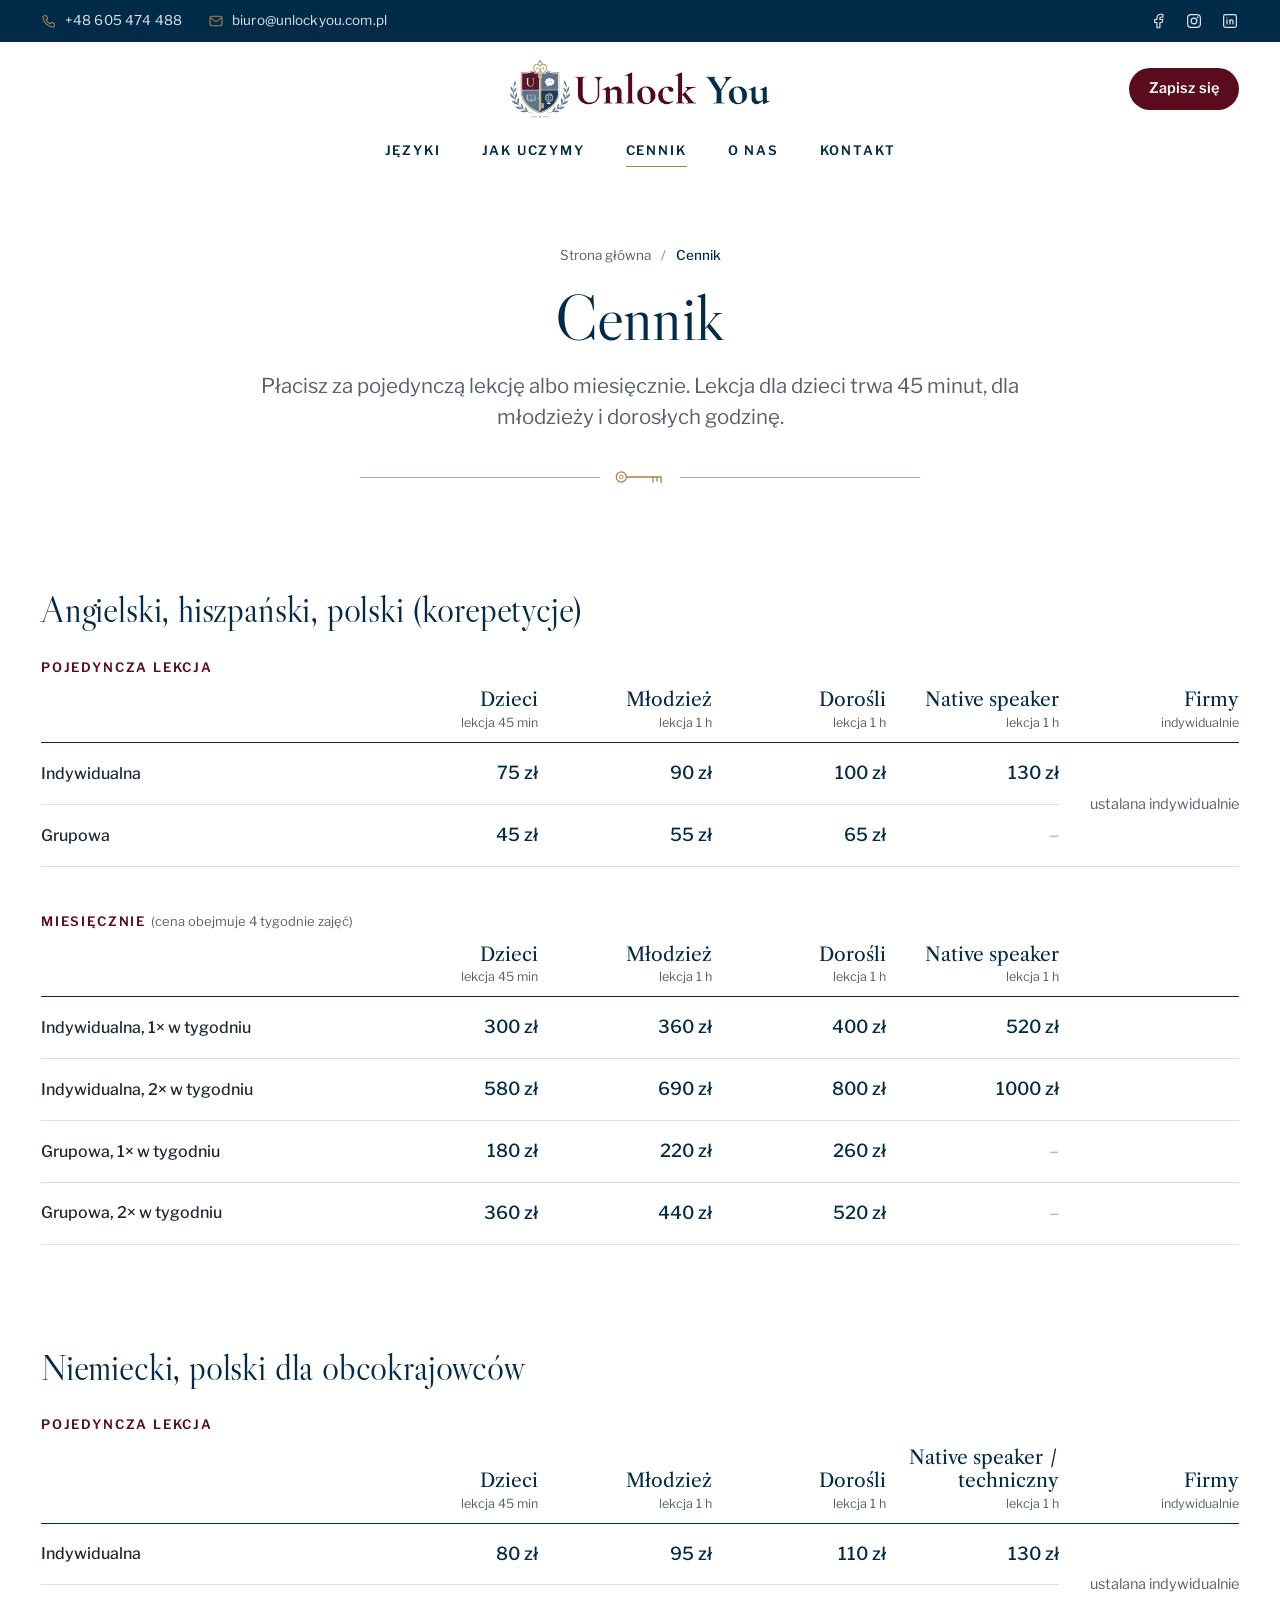
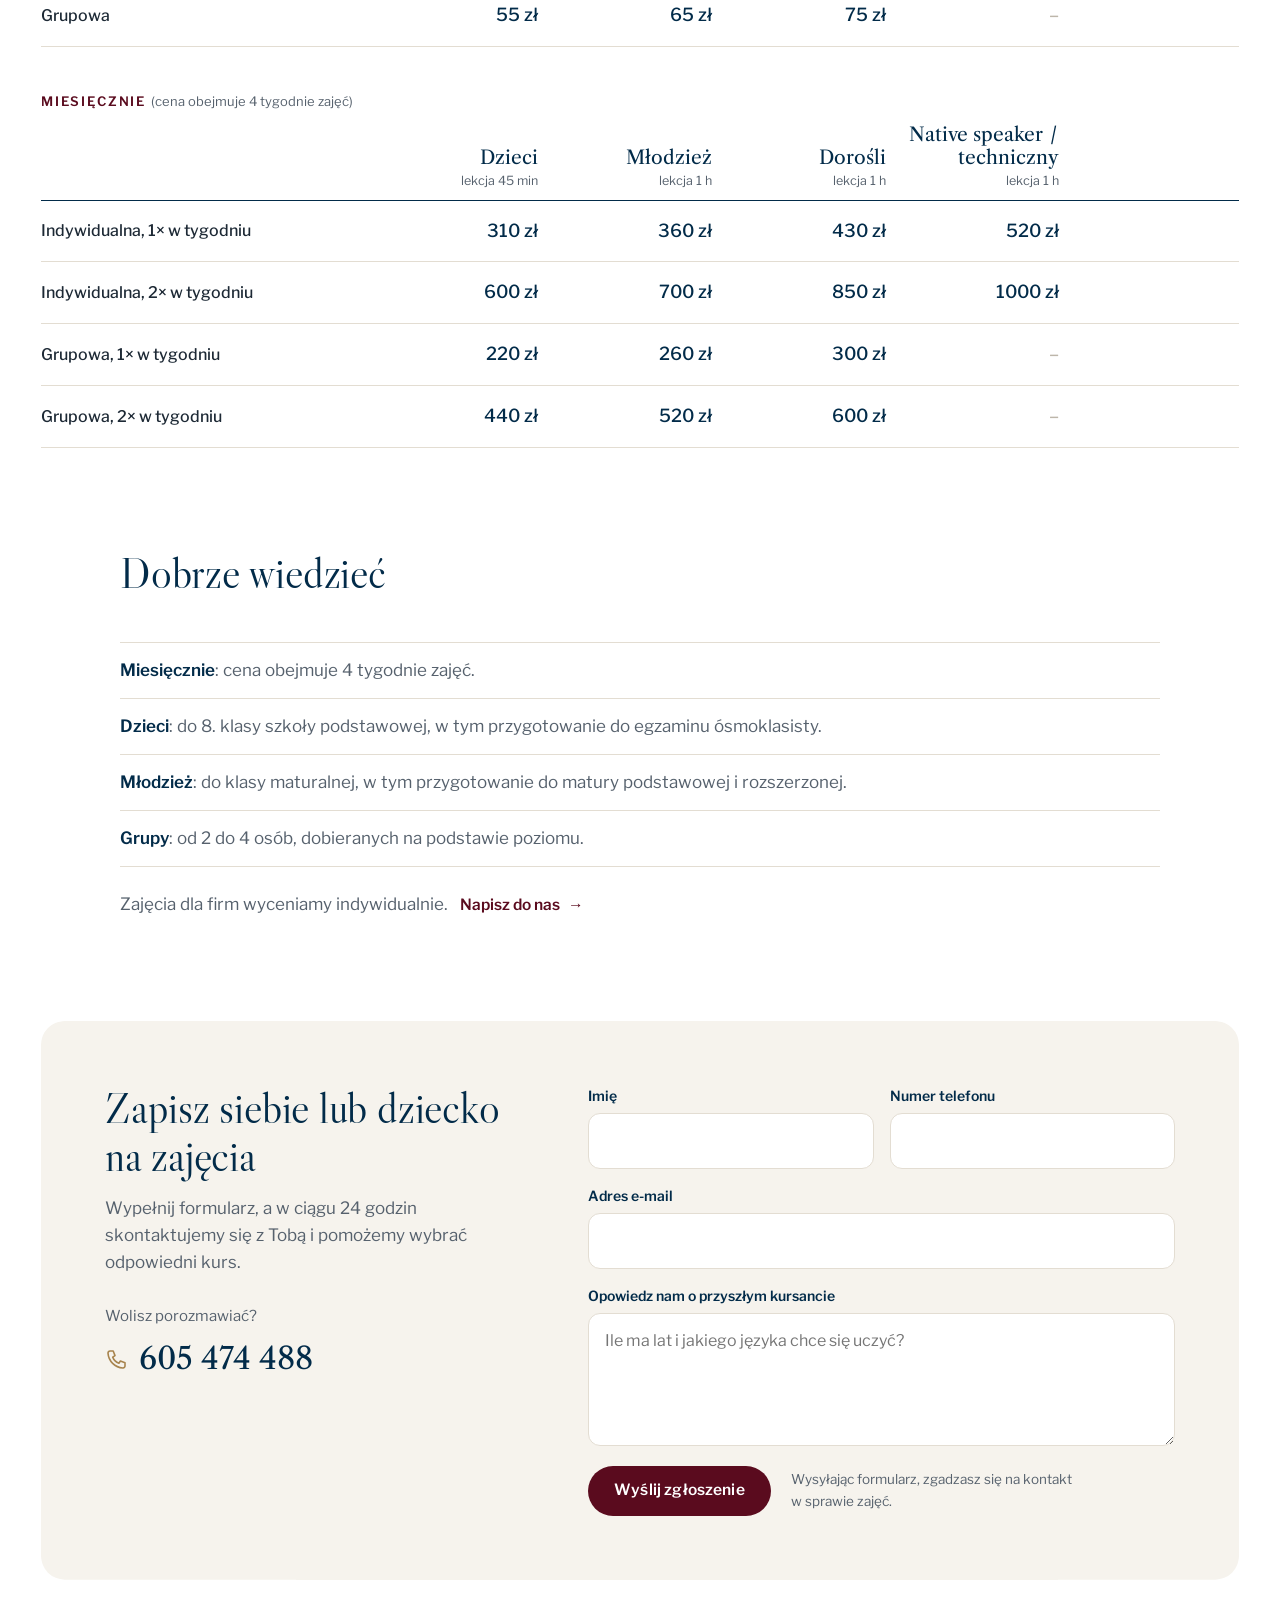
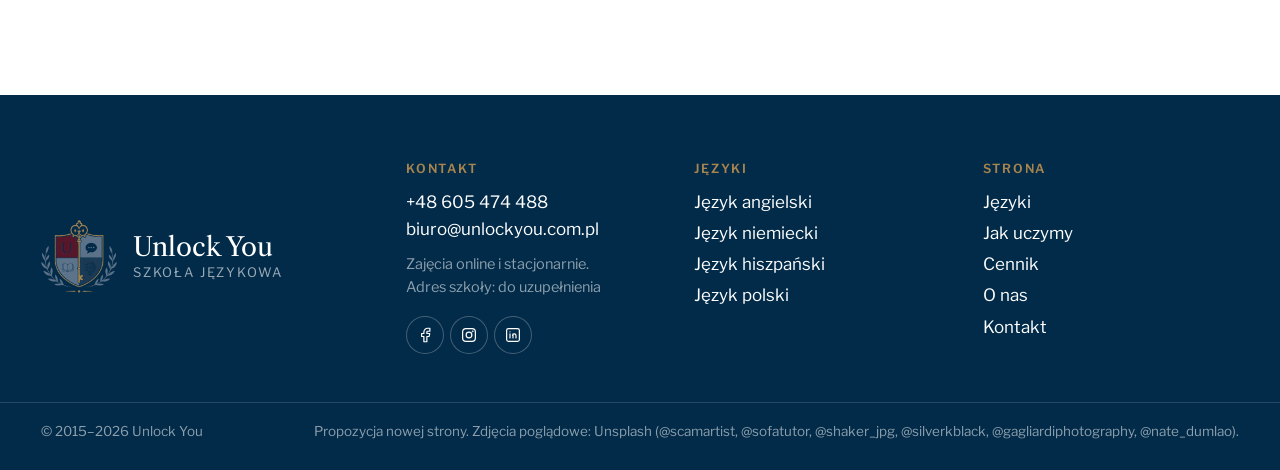
==== cennik/index.html @ 2f91b4f9 "Unlock You: propozycja nowej strony szkoły językowej Co-Authored-By: Claude Opus 5.5 <noreply@anthro" ====
<!doctype html>
<html lang="pl">
<head>
<meta charset="utf-8">
<meta name="viewport" content="width=device-width, initial-scale=1">
<title>Cennik kursów językowych | Unlock You</title>
<meta name="description" content="Cennik szkoły językowej Unlock You: lekcja indywidualna od 75 zł, w grupie od 45 zł, nauka miesięczna od 180 zł. Angielski, niemiecki, hiszpański, polski.">
<meta name="theme-color" content="#022B49">
<meta name="robots" content="noindex, nofollow">  <!-- propozycja: usunąć przy wdrożeniu na unlockyou.com.pl -->
<script>document.documentElement.classList.add("js")</script>

<link rel="icon" href="../img/ikona-32.png" sizes="32x32">
<link rel="apple-touch-icon" href="../img/ikona-180.png">
<link rel="preconnect" href="https://fonts.googleapis.com">
<link rel="preconnect" href="https://fonts.gstatic.com" crossorigin>
<link href="https://fonts.googleapis.com/css2?family=Libre+Caslon+Display&family=Libre+Caslon+Text:ital,wght@0,400;0,700;1,400&family=Libre+Franklin:wght@400;500;600&display=swap" rel="stylesheet">
<link rel="stylesheet" href="../style.css?v=2026-11-09k">
</head>
<body>

<a class="przeskocz" href="#tresc">Przejdź do treści</a>
<header class="naglowek">
  <div class="pasek-gora">
    <div class="pasek-gora__srodek">
      <div class="pasek-gora__kontakt">
        <a href="tel:+48605474488"><svg class="ikona" viewBox="0 0 24 24" aria-hidden="true" fill="none" stroke="currentColor" stroke-width="1.6" stroke-linecap="round" stroke-linejoin="round"><path d="M5 4h3.2l1.8 4.6-2.3 1.5a11 11 0 0 0 6.2 6.2l1.5-2.3L20 15.8V19a2 2 0 0 1-2.1 2A16 16 0 0 1 3 6.1 2 2 0 0 1 5 4z"/></svg><span>+48&nbsp;605&nbsp;474&nbsp;488</span></a>
        <a href="mailto:biuro@unlockyou.com.pl" aria-label="E-mail: biuro@unlockyou.com.pl"><svg class="ikona" viewBox="0 0 24 24" aria-hidden="true" fill="none" stroke="currentColor" stroke-width="1.6" stroke-linecap="round" stroke-linejoin="round"><rect x="3" y="5" width="18" height="14" rx="2.5"/><path d="m3.5 7 8.5 6 8.5-6"/></svg><span class="pasek-gora__mail">biuro@unlockyou.com.pl</span></a>
      </div>
      <div class="pasek-gora__social"><a href="https://www.facebook.com/profile.php?id=61592182378646" rel="noopener" aria-label="Facebook"><svg class="ikona" viewBox="0 0 24 24" aria-hidden="true" fill="none" stroke="currentColor" stroke-width="1.6" stroke-linecap="round" stroke-linejoin="round"><path d="M7.5 10v4h3v7h4v-7h3l.8-4h-3.8V8a1 1 0 0 1 1-1h3V3h-3a5 5 0 0 0-5 5v2z"/></svg></a><a href="https://www.instagram.com/unlockyou/" rel="noopener" aria-label="Instagram"><svg class="ikona" viewBox="0 0 24 24" aria-hidden="true" fill="none" stroke="currentColor" stroke-width="1.6" stroke-linecap="round" stroke-linejoin="round"><rect x="3.5" y="3.5" width="17" height="17" rx="4.5"/><circle cx="12" cy="12" r="3.8"/><circle cx="16.9" cy="7.1" r=".4" fill="currentColor"/></svg></a><a href="#" rel="noopener" aria-label="LinkedIn"><svg class="ikona" viewBox="0 0 24 24" aria-hidden="true" fill="none" stroke="currentColor" stroke-width="1.6" stroke-linecap="round" stroke-linejoin="round"><rect x="3.5" y="3.5" width="17" height="17" rx="2.5"/><path d="M8 10.5V16M8 7.8v.01M12 16v-5.5M16 16v-3.2a2.3 2.3 0 0 0-4.6 0"/></svg></a></div>
    </div>
  </div>
  <div class="naglowek__rzad">
    <span class="naglowek__lewa"></span>
    <a class="naglowek__logo" href="../" aria-label="Unlock You – strona główna">
      <img src="../img/logo.webp" alt="Unlock You" width="843" height="188">
    </a>
    <div class="naglowek__prawa">
      <a class="przycisk przycisk--maly" href="../kontakt/#zapisy">Zapisz się</a>
      <button class="naglowek__burger" type="button" aria-expanded="false" aria-controls="menu">
        <span></span><span></span><span class="tylko-czytnik">Menu</span>
      </button>
    </div>
  </div>
  <nav class="menu" id="menu" aria-label="Menu główne">
    <div class="menu__linki">
      <a href="../jezyki/">Języki</a>
      <a href="../nauka/">Jak uczymy</a>
      <a href="../cennik/" aria-current="page">Cennik</a>
      <a href="../o-nas/">O&nbsp;nas</a>
      <a href="../kontakt/">Kontakt</a>
    </div>
    <div class="menu__kontakt">
      <a href="tel:+48605474488">+48&nbsp;605&nbsp;474&nbsp;488</a>
      <a href="mailto:biuro@unlockyou.com.pl">biuro@unlockyou.com.pl</a>
      <a class="przycisk" href="../kontakt/#zapisy">Zapisz się na zajęcia</a>
    </div>
  </nav>
</header>
<main id="tresc">
<!-- CENNIK (dawna /pakiety/): stawki przepisane z ich obrazka, jako zwykły tekst -->
<section class="podstrona-glowa">
  <nav class="okruszki" aria-label="Jesteś tutaj"><a href="../">Strona główna</a><span aria-hidden="true">/</span><span aria-current="page">Cennik</span></nav>
  <h1>Cennik</h1>
  <p class="wstep">Płacisz za pojedynczą lekcję albo miesięcznie. Lekcja dla dzieci trwa 45 minut, dla młodzieży i&nbsp;dorosłych godzinę.</p>
  <div class="ornament" aria-hidden="true"><span></span><svg class="ornament__klucz" viewBox="0 0 64 24" aria-hidden="true"><circle cx="9" cy="12" r="6.2" fill="none" stroke="currentColor" stroke-width="1.6"/><circle cx="9" cy="12" r="2.2" fill="none" stroke="currentColor" stroke-width="1.2"/><path d="M15.2 12H58M48 12v6.5M53 12v5M58 12v7" fill="none" stroke="currentColor" stroke-width="1.6" stroke-linecap="round"/></svg><span></span></div>
</section>

<section class="sekcja sekcja--szeroka" aria-label="Cennik: angielski, hiszpański, polski (korepetycje)">
  <div class="cennik">
    <h2 class="cennik__tytul">Angielski, hiszpański, polski (korepetycje)</h2>
    <div class="cennik__tabele">
      <table class="tabela">
        <caption>Pojedyncza lekcja</caption>
        <colgroup><col class="tabela__k-nazwa"><col><col><col><col><col class="tabela__k-firmy"></colgroup>
        <thead><tr><td></td><th scope="col">Dzieci<span>lekcja 45&nbsp;min</span></th><th scope="col">Młodzież<span>lekcja 1&nbsp;h</span></th><th scope="col">Dorośli<span>lekcja 1&nbsp;h</span></th><th scope="col">Native speaker<span>lekcja 1&nbsp;h</span></th><th scope="col">Firmy<span>indywidualnie</span></th></tr></thead>
        <tbody><tr><th scope="row">Indywidualna</th><td>75&nbsp;zł</td><td>90&nbsp;zł</td><td>100&nbsp;zł</td><td>130&nbsp;zł</td><td class="tabela__firmy" rowspan="2">ustalana indywidualnie</td></tr><tr><th scope="row">Grupowa</th><td>45&nbsp;zł</td><td>55&nbsp;zł</td><td>65&nbsp;zł</td><td class="tabela__brak">–</td></tr></tbody>
      </table>
      <table class="tabela">
        <caption>Miesięcznie <span>(cena obejmuje 4 tygodnie zajęć)</span></caption>
        <colgroup><col class="tabela__k-nazwa"><col><col><col><col><col class="tabela__k-firmy"></colgroup>
        <thead><tr><td></td><th scope="col">Dzieci<span>lekcja 45&nbsp;min</span></th><th scope="col">Młodzież<span>lekcja 1&nbsp;h</span></th><th scope="col">Dorośli<span>lekcja 1&nbsp;h</span></th><th scope="col">Native speaker<span>lekcja 1&nbsp;h</span></th><td class="tabela__pusta"></td></tr></thead>
        <tbody><tr><th scope="row">Indywidualna, 1×&nbsp;w&nbsp;tygodniu</th><td>300&nbsp;zł</td><td>360&nbsp;zł</td><td>400&nbsp;zł</td><td>520&nbsp;zł</td><td class="tabela__pusta"></td></tr><tr><th scope="row">Indywidualna, 2×&nbsp;w&nbsp;tygodniu</th><td>580&nbsp;zł</td><td>690&nbsp;zł</td><td>800&nbsp;zł</td><td>1000&nbsp;zł</td><td class="tabela__pusta"></td></tr><tr><th scope="row">Grupowa, 1×&nbsp;w&nbsp;tygodniu</th><td>180&nbsp;zł</td><td>220&nbsp;zł</td><td>260&nbsp;zł</td><td class="tabela__brak">–</td><td class="tabela__pusta"></td></tr><tr><th scope="row">Grupowa, 2×&nbsp;w&nbsp;tygodniu</th><td>360&nbsp;zł</td><td>440&nbsp;zł</td><td>520&nbsp;zł</td><td class="tabela__brak">–</td><td class="tabela__pusta"></td></tr></tbody>
      </table>
    </div>
    <div class="cennik__telefon"><div class="cennik__grupa"><p class="cennik__kto">Dzieci<span>lekcja 45&nbsp;min</span></p><dl><div><dt>Lekcja indywidualna</dt><dd>75&nbsp;zł</dd></div><div><dt>Lekcja w&nbsp;grupie</dt><dd>45&nbsp;zł</dd></div><div><dt>Miesięcznie: indywidualna, 1×&nbsp;w&nbsp;tygodniu</dt><dd>300&nbsp;zł</dd></div><div><dt>Miesięcznie: indywidualna, 2×&nbsp;w&nbsp;tygodniu</dt><dd>580&nbsp;zł</dd></div><div><dt>Miesięcznie: grupowa, 1×&nbsp;w&nbsp;tygodniu</dt><dd>180&nbsp;zł</dd></div><div><dt>Miesięcznie: grupowa, 2×&nbsp;w&nbsp;tygodniu</dt><dd>360&nbsp;zł</dd></div></dl></div><div class="cennik__grupa"><p class="cennik__kto">Młodzież<span>lekcja 1&nbsp;h</span></p><dl><div><dt>Lekcja indywidualna</dt><dd>90&nbsp;zł</dd></div><div><dt>Lekcja w&nbsp;grupie</dt><dd>55&nbsp;zł</dd></div><div><dt>Miesięcznie: indywidualna, 1×&nbsp;w&nbsp;tygodniu</dt><dd>360&nbsp;zł</dd></div><div><dt>Miesięcznie: indywidualna, 2×&nbsp;w&nbsp;tygodniu</dt><dd>690&nbsp;zł</dd></div><div><dt>Miesięcznie: grupowa, 1×&nbsp;w&nbsp;tygodniu</dt><dd>220&nbsp;zł</dd></div><div><dt>Miesięcznie: grupowa, 2×&nbsp;w&nbsp;tygodniu</dt><dd>440&nbsp;zł</dd></div></dl></div><div class="cennik__grupa"><p class="cennik__kto">Dorośli<span>lekcja 1&nbsp;h</span></p><dl><div><dt>Lekcja indywidualna</dt><dd>100&nbsp;zł</dd></div><div><dt>Lekcja w&nbsp;grupie</dt><dd>65&nbsp;zł</dd></div><div><dt>Miesięcznie: indywidualna, 1×&nbsp;w&nbsp;tygodniu</dt><dd>400&nbsp;zł</dd></div><div><dt>Miesięcznie: indywidualna, 2×&nbsp;w&nbsp;tygodniu</dt><dd>800&nbsp;zł</dd></div><div><dt>Miesięcznie: grupowa, 1×&nbsp;w&nbsp;tygodniu</dt><dd>260&nbsp;zł</dd></div><div><dt>Miesięcznie: grupowa, 2×&nbsp;w&nbsp;tygodniu</dt><dd>520&nbsp;zł</dd></div></dl></div><div class="cennik__grupa"><p class="cennik__kto">Native speaker<span>lekcja 1&nbsp;h</span></p><dl><div><dt>Lekcja indywidualna</dt><dd>130&nbsp;zł</dd></div><div><dt>Miesięcznie: indywidualna, 1×&nbsp;w&nbsp;tygodniu</dt><dd>520&nbsp;zł</dd></div><div><dt>Miesięcznie: indywidualna, 2×&nbsp;w&nbsp;tygodniu</dt><dd>1000&nbsp;zł</dd></div></dl></div><div class="cennik__grupa"><p class="cennik__kto">Firmy</p><dl><div><dt>Lekcje indywidualne i&nbsp;grupowe</dt><dd>ustalana indywidualnie</dd></div></dl></div></div>
  </div>
</section>

<section class="sekcja sekcja--szeroka" aria-label="Cennik: niemiecki, polski dla obcokrajowców">
  <div class="cennik">
    <h2 class="cennik__tytul">Niemiecki, polski dla obcokrajowców</h2>
    <div class="cennik__tabele">
      <table class="tabela">
        <caption>Pojedyncza lekcja</caption>
        <colgroup><col class="tabela__k-nazwa"><col><col><col><col><col class="tabela__k-firmy"></colgroup>
        <thead><tr><td></td><th scope="col">Dzieci<span>lekcja 45&nbsp;min</span></th><th scope="col">Młodzież<span>lekcja 1&nbsp;h</span></th><th scope="col">Dorośli<span>lekcja 1&nbsp;h</span></th><th scope="col">Native speaker / techniczny<span>lekcja 1&nbsp;h</span></th><th scope="col">Firmy<span>indywidualnie</span></th></tr></thead>
        <tbody><tr><th scope="row">Indywidualna</th><td>80&nbsp;zł</td><td>95&nbsp;zł</td><td>110&nbsp;zł</td><td>130&nbsp;zł</td><td class="tabela__firmy" rowspan="2">ustalana indywidualnie</td></tr><tr><th scope="row">Grupowa</th><td>55&nbsp;zł</td><td>65&nbsp;zł</td><td>75&nbsp;zł</td><td class="tabela__brak">–</td></tr></tbody>
      </table>
      <table class="tabela">
        <caption>Miesięcznie <span>(cena obejmuje 4 tygodnie zajęć)</span></caption>
        <colgroup><col class="tabela__k-nazwa"><col><col><col><col><col class="tabela__k-firmy"></colgroup>
        <thead><tr><td></td><th scope="col">Dzieci<span>lekcja 45&nbsp;min</span></th><th scope="col">Młodzież<span>lekcja 1&nbsp;h</span></th><th scope="col">Dorośli<span>lekcja 1&nbsp;h</span></th><th scope="col">Native speaker / techniczny<span>lekcja 1&nbsp;h</span></th><td class="tabela__pusta"></td></tr></thead>
        <tbody><tr><th scope="row">Indywidualna, 1×&nbsp;w&nbsp;tygodniu</th><td>310&nbsp;zł</td><td>360&nbsp;zł</td><td>430&nbsp;zł</td><td>520&nbsp;zł</td><td class="tabela__pusta"></td></tr><tr><th scope="row">Indywidualna, 2×&nbsp;w&nbsp;tygodniu</th><td>600&nbsp;zł</td><td>700&nbsp;zł</td><td>850&nbsp;zł</td><td>1000&nbsp;zł</td><td class="tabela__pusta"></td></tr><tr><th scope="row">Grupowa, 1×&nbsp;w&nbsp;tygodniu</th><td>220&nbsp;zł</td><td>260&nbsp;zł</td><td>300&nbsp;zł</td><td class="tabela__brak">–</td><td class="tabela__pusta"></td></tr><tr><th scope="row">Grupowa, 2×&nbsp;w&nbsp;tygodniu</th><td>440&nbsp;zł</td><td>520&nbsp;zł</td><td>600&nbsp;zł</td><td class="tabela__brak">–</td><td class="tabela__pusta"></td></tr></tbody>
      </table>
    </div>
    <div class="cennik__telefon"><div class="cennik__grupa"><p class="cennik__kto">Dzieci<span>lekcja 45&nbsp;min</span></p><dl><div><dt>Lekcja indywidualna</dt><dd>80&nbsp;zł</dd></div><div><dt>Lekcja w&nbsp;grupie</dt><dd>55&nbsp;zł</dd></div><div><dt>Miesięcznie: indywidualna, 1×&nbsp;w&nbsp;tygodniu</dt><dd>310&nbsp;zł</dd></div><div><dt>Miesięcznie: indywidualna, 2×&nbsp;w&nbsp;tygodniu</dt><dd>600&nbsp;zł</dd></div><div><dt>Miesięcznie: grupowa, 1×&nbsp;w&nbsp;tygodniu</dt><dd>220&nbsp;zł</dd></div><div><dt>Miesięcznie: grupowa, 2×&nbsp;w&nbsp;tygodniu</dt><dd>440&nbsp;zł</dd></div></dl></div><div class="cennik__grupa"><p class="cennik__kto">Młodzież<span>lekcja 1&nbsp;h</span></p><dl><div><dt>Lekcja indywidualna</dt><dd>95&nbsp;zł</dd></div><div><dt>Lekcja w&nbsp;grupie</dt><dd>65&nbsp;zł</dd></div><div><dt>Miesięcznie: indywidualna, 1×&nbsp;w&nbsp;tygodniu</dt><dd>360&nbsp;zł</dd></div><div><dt>Miesięcznie: indywidualna, 2×&nbsp;w&nbsp;tygodniu</dt><dd>700&nbsp;zł</dd></div><div><dt>Miesięcznie: grupowa, 1×&nbsp;w&nbsp;tygodniu</dt><dd>260&nbsp;zł</dd></div><div><dt>Miesięcznie: grupowa, 2×&nbsp;w&nbsp;tygodniu</dt><dd>520&nbsp;zł</dd></div></dl></div><div class="cennik__grupa"><p class="cennik__kto">Dorośli<span>lekcja 1&nbsp;h</span></p><dl><div><dt>Lekcja indywidualna</dt><dd>110&nbsp;zł</dd></div><div><dt>Lekcja w&nbsp;grupie</dt><dd>75&nbsp;zł</dd></div><div><dt>Miesięcznie: indywidualna, 1×&nbsp;w&nbsp;tygodniu</dt><dd>430&nbsp;zł</dd></div><div><dt>Miesięcznie: indywidualna, 2×&nbsp;w&nbsp;tygodniu</dt><dd>850&nbsp;zł</dd></div><div><dt>Miesięcznie: grupowa, 1×&nbsp;w&nbsp;tygodniu</dt><dd>300&nbsp;zł</dd></div><div><dt>Miesięcznie: grupowa, 2×&nbsp;w&nbsp;tygodniu</dt><dd>600&nbsp;zł</dd></div></dl></div><div class="cennik__grupa"><p class="cennik__kto">Native speaker / techniczny<span>lekcja 1&nbsp;h</span></p><dl><div><dt>Lekcja indywidualna</dt><dd>130&nbsp;zł</dd></div><div><dt>Miesięcznie: indywidualna, 1×&nbsp;w&nbsp;tygodniu</dt><dd>520&nbsp;zł</dd></div><div><dt>Miesięcznie: indywidualna, 2×&nbsp;w&nbsp;tygodniu</dt><dd>1000&nbsp;zł</dd></div></dl></div><div class="cennik__grupa"><p class="cennik__kto">Firmy</p><dl><div><dt>Lekcje indywidualne i&nbsp;grupowe</dt><dd>ustalana indywidualnie</dd></div></dl></div></div>
  </div>
</section>

<section class="sekcja sekcja--waska" aria-labelledby="uwagi-tytul">
  <div class="sekcja__glowa">
    <h2 id="uwagi-tytul">Dobrze wiedzieć</h2>
  </div>
  <ul class="uwagi">
    <li><strong>Miesięcznie</strong>: cena obejmuje 4 tygodnie zajęć.</li>
    <li><strong>Dzieci</strong>: do 8. klasy szkoły podstawowej, w&nbsp;tym przygotowanie do egzaminu ósmoklasisty.</li>
    <li><strong>Młodzież</strong>: do klasy maturalnej, w&nbsp;tym przygotowanie do matury podstawowej i&nbsp;rozszerzonej.</li>
    <li><strong>Grupy</strong>: od 2 do 4&nbsp;osób, dobieranych na podstawie poziomu.</li>
  </ul>
  <p class="cennik__firmy">Zajęcia dla firm wyceniamy indywidualnie. <a class="link" href="../kontakt/#zapisy">Napisz do nas</a></p>
</section>

<section class="zapisy" id="zapisy" aria-labelledby="zapisy-tytul">
  <div class="zapisy__srodek pojaw-blok">
    <div class="zapisy__tekst">
      <h2 id="zapisy-tytul">Zapisz siebie lub dziecko na&nbsp;zajęcia</h2>
      <p>Wypełnij formularz, a&nbsp;w&nbsp;ciągu 24 godzin skontaktujemy się z&nbsp;Tobą i&nbsp;pomożemy wybrać odpowiedni kurs.</p>
      <p class="zapisy__tel">Wolisz porozmawiać?<br><a href="tel:+48605474488"><svg class="ikona" viewBox="0 0 24 24" aria-hidden="true" fill="none" stroke="currentColor" stroke-width="1.6" stroke-linecap="round" stroke-linejoin="round"><path d="M5 4h3.2l1.8 4.6-2.3 1.5a11 11 0 0 0 6.2 6.2l1.5-2.3L20 15.8V19a2 2 0 0 1-2.1 2A16 16 0 0 1 3 6.1 2 2 0 0 1 5 4z"/></svg>605&nbsp;474&nbsp;488</a></p>
    </div>
    <form class="formularz" action="#" method="post" novalidate>
      
      <div class="formularz__pole"><label for="f-imie">Imię</label><input id="f-imie" name="imie" autocomplete="given-name" required></div>
      <div class="formularz__pole"><label for="f-tel">Numer telefonu</label><input id="f-tel" name="telefon" type="tel" autocomplete="tel" inputmode="tel" required></div>
      <div class="formularz__pole formularz__pole--pelne"><label for="f-email">Adres e-mail</label><input id="f-email" name="email" type="email" autocomplete="email"></div>
      <div class="formularz__pole formularz__pole--pelne"><label for="f-wiadomosc">Opowiedz nam o&nbsp;przyszłym kursancie</label><textarea id="f-wiadomosc" name="wiadomosc" rows="4" placeholder="Ile ma lat i jakiego języka chce się uczyć?"></textarea></div>
      <p class="formularz__blad" role="alert" hidden></p>
      <div class="formularz__wyslij">
        <button class="przycisk" type="submit">Wyślij zgłoszenie</button>
        <p class="formularz__zgoda">Wysyłając formularz, zgadzasz się na kontakt w&nbsp;sprawie zajęć.</p>
      </div>
      <div class="formularz__ok" role="status" hidden>
        <p class="formularz__ok-tytul">Dziękujemy za zgłoszenie!</p>
        <p>Skontaktujemy się z&nbsp;Tobą w&nbsp;ciągu 24 godzin i&nbsp;pomożemy wybrać odpowiedni kurs.</p>
        <p class="formularz__podglad">To podgląd nowej strony: w&nbsp;tej wersji formularz jeszcze niczego nie wysyła.</p>
      </div>
    </form>
  </div>
</section>

</main>
<footer class="stopka">
  <div class="stopka__srodek">
    <div class="stopka__herb">
      <img src="../img/herb.png" alt="" width="512" height="494" loading="lazy">
      <p class="stopka__nazwa">Unlock You<span>Szkoła językowa</span></p>
    </div>
    <div class="stopka__kol">
      <p class="stopka__et">Kontakt</p>
      <p><a href="tel:+48605474488">+48&nbsp;605&nbsp;474&nbsp;488</a><br><a href="mailto:biuro@unlockyou.com.pl">biuro@unlockyou.com.pl</a></p>
      <p class="stopka__adres">Zajęcia online i&nbsp;stacjonarnie.<br>Adres szkoły: do uzupełnienia</p>
      <div class="stopka__social"><a href="https://www.facebook.com/profile.php?id=61592182378646" rel="noopener" aria-label="Facebook"><svg class="ikona" viewBox="0 0 24 24" aria-hidden="true" fill="none" stroke="currentColor" stroke-width="1.6" stroke-linecap="round" stroke-linejoin="round"><path d="M7.5 10v4h3v7h4v-7h3l.8-4h-3.8V8a1 1 0 0 1 1-1h3V3h-3a5 5 0 0 0-5 5v2z"/></svg></a><a href="https://www.instagram.com/unlockyou/" rel="noopener" aria-label="Instagram"><svg class="ikona" viewBox="0 0 24 24" aria-hidden="true" fill="none" stroke="currentColor" stroke-width="1.6" stroke-linecap="round" stroke-linejoin="round"><rect x="3.5" y="3.5" width="17" height="17" rx="4.5"/><circle cx="12" cy="12" r="3.8"/><circle cx="16.9" cy="7.1" r=".4" fill="currentColor"/></svg></a><a href="#" rel="noopener" aria-label="LinkedIn"><svg class="ikona" viewBox="0 0 24 24" aria-hidden="true" fill="none" stroke="currentColor" stroke-width="1.6" stroke-linecap="round" stroke-linejoin="round"><rect x="3.5" y="3.5" width="17" height="17" rx="2.5"/><path d="M8 10.5V16M8 7.8v.01M12 16v-5.5M16 16v-3.2a2.3 2.3 0 0 0-4.6 0"/></svg></a></div>
    </div>
    <div class="stopka__kol">
      <p class="stopka__et">Języki</p>
      <ul>
        <li><a href="../jezyki/angielski/">Język angielski</a></li>
        <li><a href="../jezyki/niemiecki/">Język niemiecki</a></li>
        <li><a href="../jezyki/hiszpanski/">Język hiszpański</a></li>
        <li><a href="../jezyki/polski/">Język polski</a></li>
      </ul>
    </div>
    <div class="stopka__kol">
      <p class="stopka__et">Strona</p>
      <ul>
        <li><a href="../jezyki/">Języki</a></li>
        <li><a href="../nauka/">Jak uczymy</a></li>
        <li><a href="../cennik/">Cennik</a></li>
        <li><a href="../o-nas/">O&nbsp;nas</a></li>
        <li><a href="../kontakt/">Kontakt</a></li>
      </ul>
    </div>
  </div>
  <div class="stopka__dol">
    <p>© 2015–⁠2026 Unlock You</p>
    <p>Propozycja nowej strony. Zdjęcia poglądowe: Unsplash (@scamartist, @sofatutor, @shaker_jpg, @silverkblack, @gagliardiphotography, @nate_dumlao).</p>
  </div>
</footer>
<script src="../vendor/lenis.min.js?v=1.1.18" defer></script>
<script src="../script.js?v=2026-11-09k" defer></script>
</body>
</html>
---- style.css ----
/* Unlock You — propozycja nowej strony szkoły językowej.
   Kierunek „klasyczna szkoła z herbem” (wzór: Westminster School, Kensington Academy of English):
   jasne tło, szeryf Libre Caslon w nagłówkach, Libre Franklin w tekście,
   kolory z ich logo: bordo, granat, stalowy błękit i złoto klucza. Zaokrąglone przyciski i zdjęcia, bez cieni. */

:root {
  --bordo: #5A0B1E;
  --bordo2: #74162C;
  --granat: #022B49;
  --granat2: #183654;
  --stal: #5A728A;
  --zloto: #A8844E;
  --papier: #F6F3ED;
  --linia: #E3DDD2;
  --tekst: #1D2935;
  --tekst2: #56616D;
  --bialy: #FFFFFF;

  --szeryf: "Libre Caslon Text", Georgia, "Times New Roman", serif;
  --szeryf-duzy: "Libre Caslon Display", "Libre Caslon Text", Georgia, serif;
  --bezszeryf: "Libre Franklin", "Helvetica Neue", Arial, sans-serif;

  --pad: clamp(16px, 3.2vw, 48px);
  --max: 1360px;
  --r-duzy: 22px;
  --r: 14px;
}

*, *::before, *::after { box-sizing: border-box; }
* { margin: 0; padding: 0; }
html { -webkit-text-size-adjust: 100%; scroll-behavior: smooth; }
body {
  font-family: var(--bezszeryf);
  font-size: 17px;
  line-height: 1.6;
  color: var(--tekst);
  background: var(--bialy);
  -webkit-font-smoothing: antialiased;
  text-rendering: optimizeLegibility;
}
img { display: block; max-width: 100%; height: auto; }
a { color: inherit; }
button { font: inherit; color: inherit; background: none; border: 0; cursor: pointer; }
ul { list-style: none; }

.przeskocz { position: absolute; left: 12px; top: -60px; z-index: 50; padding: 10px 16px; border-radius: 999px; background: var(--granat); color: var(--bialy); text-decoration: none; }
.przeskocz:focus { top: 12px; }
.tylko-czytnik { position: absolute; width: 1px; height: 1px; overflow: hidden; clip: rect(0 0 0 0); white-space: nowrap; }
:focus-visible { outline: 2px solid var(--zloto); outline-offset: 3px; }

/* ---------- płynne przewijanie (Lenis) ---------- */
html.lenis, html.lenis body { height: auto; }
.lenis.lenis-smooth { scroll-behavior: auto !important; }
.lenis.lenis-smooth [data-lenis-prevent] { overscroll-behavior: contain; }
.lenis.lenis-stopped { overflow: hidden; }

/* ---------- ekran wejścia: herb, nazwa, klucz, potem drzwi rozchodzą się na boki ---------- */
.intro { display: none; }
.intro-start .intro { display: block; position: fixed; inset: 0; z-index: 100; cursor: pointer; }
.intro__pol { position: absolute; top: 0; bottom: 0; width: 50.2%; background: var(--granat); }
.intro__pol--l { left: 0; }
.intro__pol--p { right: 0; }
.intro__srodek { position: absolute; inset: 0; display: grid; place-content: center; justify-items: center; gap: 12px; padding: 24px; text-align: center; }
.intro__herb { width: clamp(96px, 11vw, 132px); height: auto; margin-bottom: 6px; }
.intro__nazwa { font-family: var(--szeryf-duzy); font-size: clamp(46px, 6vw, 78px); line-height: 1; color: var(--bialy); }
.intro__haslo { font-size: 12.5px; font-weight: 600; letter-spacing: .32em; text-transform: uppercase; color: var(--zloto); }
.intro__klucz { width: 96px; height: 36px; margin-top: 12px; color: var(--zloto); }

/* ---------- ramka na zdjęcie (do odsłaniania przy przewijaniu) ---------- */
.kadr { overflow: hidden; border-radius: var(--r); }
.kadr img { display: block; }

/* ---------- przyciski: zaokrąglone, bordo z logo ---------- */
.przycisk {
  display: inline-flex; align-items: center; justify-content: center; gap: 8px;
  height: 50px; padding: 0 26px;
  border-radius: 999px; background: var(--bordo); color: var(--bialy);
  font-size: 15.5px; font-weight: 600; letter-spacing: .01em; text-decoration: none; white-space: nowrap;
  transition: background-color .2s, color .2s, border-color .2s;
}
.przycisk:hover { background: var(--bordo2); }
.przycisk--obrys { background: transparent; color: var(--granat); box-shadow: inset 0 0 0 1px var(--granat); }
.przycisk--obrys:hover { background: var(--granat); color: var(--bialy); }
.przycisk--maly { height: 42px; padding: 0 20px; font-size: 14.5px; }

/* ---------- pasek nad nagłówkiem: telefon, e-mail, Facebook, Instagram, LinkedIn ---------- */
.pasek-gora { background: var(--granat); color: rgba(255, 255, 255, .88); font-size: 13.5px; }
.pasek-gora__srodek { display: flex; align-items: center; justify-content: space-between; gap: 16px; min-height: 42px; max-width: var(--max); margin: 0 auto; padding: 0 var(--pad); }
.pasek-gora a { display: inline-flex; align-items: center; gap: 8px; color: inherit; text-decoration: none; transition: color .2s, background-color .2s; }
.pasek-gora a:hover { color: var(--bialy); }
.pasek-gora__kontakt { display: flex; align-items: center; gap: 26px; letter-spacing: .01em; }
.ikona { width: 18px; height: 18px; flex: none; }
.pasek-gora__kontakt .ikona { width: 16px; height: 16px; color: var(--zloto); }
.pasek-gora__social { display: flex; align-items: center; gap: 2px; margin-right: -8px; }
.pasek-gora__social a { display: grid; place-items: center; width: 34px; height: 34px; border-radius: 999px; }
.pasek-gora__social a:hover { background: rgba(255, 255, 255, .1); color: var(--zloto); }

/* ---------- nagłówek: herb z napisem na środku, po prawej zapisy, pod spodem menu kapitalikami ---------- */
.naglowek { position: relative; z-index: 20; background: var(--bialy); }
.naglowek__rzad {
  display: grid; grid-template-columns: 1fr auto 1fr; align-items: center;
  max-width: var(--max); margin: 0 auto; padding: 18px var(--pad) 6px;
}
.naglowek__logo img { width: auto; height: 58px; }
.naglowek__prawa { justify-self: end; display: flex; align-items: center; gap: 10px; }
.naglowek__burger { display: none; }

.menu { max-width: var(--max); margin: 0 auto; padding: 0 var(--pad); }
.menu__linki { display: flex; justify-content: center; gap: clamp(22px, 3.2vw, 46px); padding: 12px 0 16px; }
.menu__linki a {
  position: relative; padding: 4px 0;
  font-size: 13px; font-weight: 600; letter-spacing: .14em; text-transform: uppercase;
  color: var(--granat); text-decoration: none;
}
.menu__linki a::after { content: ""; position: absolute; left: 0; right: 0; bottom: -2px; height: 1px; background: var(--zloto); transform: scaleX(0); transition: transform .25s; }
.menu__linki a:hover::after, .menu__linki a[aria-current="page"]::after { transform: scaleX(1); }
.menu__kontakt { display: none; }

/* ---------- góra strony (wariant 1, wybrany 9.11): nazwa szkoły, pod nią panorama zabytków z językami ---------- */
.hero { max-width: var(--max); margin: 0 auto; padding: clamp(20px, 3vw, 40px) var(--pad) 0; text-align: center; }
.hero__tekst { max-width: 900px; margin: 0 auto; }
.hero h1 {
  font-family: var(--szeryf-duzy); font-weight: 400;
  font-size: clamp(44px, 5vw, 72px); line-height: 1.04; letter-spacing: -.01em; color: var(--granat);
}
.hero__jezyki { margin-top: 16px; font-size: 13px; font-weight: 600; letter-spacing: .18em; text-transform: uppercase; color: var(--bordo); }
.hero__opis { max-width: 52ch; margin: 12px auto 0; font-size: 17.5px; color: var(--tekst2); }
.hero__przyciski { display: flex; flex-wrap: wrap; justify-content: center; gap: 12px; margin-top: 26px; }

/* ozdobnik: złota kreska z kluczem z herbu */
.ornament { display: flex; align-items: center; gap: 14px; width: min(560px, 76%); margin: 30px auto 0; color: var(--zloto); }
.ornament span { flex: 1; height: 1px; background: currentColor; opacity: .7; }
.ornament__klucz { width: 52px; height: 20px; flex: none; }

/* ---------- języki: rysunki na wspólnej złotej linii ---------- */
.jezyki { max-width: var(--max); margin: 0 auto; padding: clamp(56px, 7vw, 100px) var(--pad) 0; text-align: center; }
.jezyki h2, .sekcja h2, .zapisy h2 {
  font-family: var(--szeryf-duzy); font-weight: 400;
  font-size: clamp(32px, 3.4vw, 48px); line-height: 1.1; letter-spacing: -.005em; color: var(--granat);
}
.jezyki__wstep { max-width: 56ch; margin: 12px auto 0; color: var(--tekst2); }
.panorama {
  --h-rys: clamp(150px, 17vw, 250px);
  position: relative;
  display: grid; grid-template-columns: repeat(4, minmax(0, 1fr)); gap: 0 clamp(16px, 3vw, 48px);
  margin-top: clamp(36px, 4vw, 56px);
}
.panorama::before { content: ""; position: absolute; left: 0; right: 0; top: var(--h-rys); height: 1px; background: var(--zloto); }
.panorama__jezyk { display: flex; flex-direction: column; align-items: center; text-decoration: none; }
.panorama__rysunek { display: flex; align-items: flex-end; justify-content: center; height: var(--h-rys); width: 100%; }
.panorama__rysunek img { width: auto; max-width: 100%; max-height: 100%; transition: transform .35s ease; transform-origin: 50% 100%; }
.panorama__jezyk:hover .panorama__rysunek img { transform: translateY(-6px); }
.panorama__nazwa { margin-top: 22px; font-family: var(--szeryf); font-size: clamp(24px, 2.1vw, 30px); line-height: 1.15; color: var(--granat); }
.panorama__jezyk:hover .panorama__nazwa { color: var(--bordo); }
.panorama__opis { flex: 1; max-width: 30ch; margin-top: 8px; font-size: 15.5px; line-height: 1.5; color: var(--tekst2); }
.panorama__cena { margin-top: 12px; font-size: 14px; font-weight: 600; color: var(--bordo); }
.panorama__cena span + span::before { content: " · "; }
.jezyki__dopisek { margin-top: 36px; font-size: 14.5px; color: var(--tekst2); }
.jezyki__dopisek a { color: var(--granat); text-decoration-color: var(--zloto); text-underline-offset: 3px; }

/* ---------- stopka ---------- */
.stopka { margin-top: clamp(80px, 9vw, 140px); background: var(--granat); color: rgba(255, 255, 255, .86); }
.stopka a { color: var(--bialy); text-decoration: none; }
.stopka a:hover { text-decoration: underline; text-decoration-color: var(--zloto); text-underline-offset: 3px; }
.stopka__srodek { display: grid; grid-template-columns: 1.3fr 1fr 1fr 1fr; gap: 32px; max-width: var(--max); margin: 0 auto; padding: 64px var(--pad) 48px; }
.stopka__herb { display: flex; align-items: center; gap: 16px; }
.stopka__herb img { width: 76px; }
.stopka__nazwa { font-family: var(--szeryf); font-size: 26px; line-height: 1.1; color: var(--bialy); }
.stopka__nazwa span { display: block; margin-top: 4px; font-family: var(--bezszeryf); font-size: 13px; letter-spacing: .14em; text-transform: uppercase; color: rgba(255, 255, 255, .6); }
.stopka__et { margin-bottom: 10px; font-size: 12.5px; font-weight: 600; letter-spacing: .14em; text-transform: uppercase; color: var(--zloto); }
.stopka__kol li + li { margin-top: 4px; }
.stopka__adres { margin-top: 10px; font-size: 14.5px; color: rgba(255, 255, 255, .55); }
.stopka__dol { display: flex; flex-wrap: wrap; justify-content: space-between; gap: 8px 24px; max-width: var(--max); margin: 0 auto; padding: 18px var(--pad) 28px; border-top: 1px solid rgba(255, 255, 255, .14); font-size: 13.5px; color: rgba(255, 255, 255, .55); }


/* ---------- wspólne: sekcje, nagłówki sekcji, linki ---------- */
.sekcja { max-width: var(--max); margin: 0 auto; padding: clamp(72px, 8vw, 120px) var(--pad) 0; }
.sekcja--waska { max-width: calc(1040px + 2 * var(--pad)); }
.sekcja__glowa { max-width: 720px; margin-bottom: clamp(28px, 3.4vw, 44px); }
.sekcja__glowa--srodek { margin-left: auto; margin-right: auto; text-align: center; }
.sekcja__glowa p { margin-top: 12px; font-size: 17.5px; color: var(--tekst2); }
.sekcja__glowa a, .rzedy a, .uwagi a { color: var(--granat); text-decoration-color: var(--zloto); text-underline-offset: 3px; }
.sekcja h3 { font-family: var(--szeryf); font-weight: 400; font-size: clamp(22px, 2vw, 27px); line-height: 1.2; color: var(--granat); }
.wstep { font-size: clamp(18px, 1.6vw, 21px); line-height: 1.55; color: var(--tekst); }
.link { display: inline-flex; align-items: center; gap: 8px; font-size: 15.5px; font-weight: 600; color: var(--bordo); text-decoration: none; }
.link::after { content: "→"; transition: transform .2s; }
.link:hover::after { transform: translateX(4px); }
.przyciski { display: flex; flex-wrap: wrap; gap: 12px; }

/* ---------- nagłówek podstrony: okruszki, tytuł, wstęp, klucz ---------- */
.podstrona-glowa { max-width: 980px; margin: 0 auto; padding: clamp(36px, 5vw, 72px) var(--pad) 0; text-align: center; }
.podstrona-glowa h1 {
  margin-top: 18px; font-family: var(--szeryf-duzy); font-weight: 400;
  font-size: clamp(40px, 5vw, 66px); line-height: 1.05; letter-spacing: -.01em; color: var(--granat);
}
.podstrona-glowa .wstep { max-width: 60ch; margin: 18px auto 0; color: var(--tekst2); }
.podstrona-glowa .ornament { margin-top: 34px; }
.okruszki { display: flex; flex-wrap: wrap; justify-content: center; gap: 4px 10px; font-size: 13.5px; color: var(--tekst2); }
.okruszki a { color: var(--tekst2); text-decoration: none; }
.okruszki a:hover { color: var(--bordo); }
.okruszki [aria-current] { font-weight: 500; color: var(--granat); }
.okruszki > span[aria-hidden] { color: var(--zloto); }
.jezyki--podstrona { padding-top: clamp(40px, 5vw, 64px); }

/* ---------- wiersze z cienką linią (zamiast kart z ikonkami) ---------- */
.rzedy { border-top: 1px solid var(--linia); }
.rzedy > div { display: grid; grid-template-columns: minmax(0, 4fr) minmax(0, 8fr); gap: 6px 32px; padding: 22px 0; border-bottom: 1px solid var(--linia); }
.rzedy dt { font-family: var(--szeryf); font-size: clamp(20px, 1.7vw, 24px); line-height: 1.25; color: var(--granat); }
.rzedy dd { font-size: 17px; color: var(--tekst2); }
.rzedy--waskie > div { grid-template-columns: 140px minmax(0, 1fr); padding: 16px 0; }
.rzedy--waskie dt { padding-top: 4px; font-family: var(--bezszeryf); font-size: 12.5px; font-weight: 600; letter-spacing: .12em; text-transform: uppercase; color: var(--tekst2); }
.rzedy--waskie dd { font-size: 18px; color: var(--granat); }
.rzedy--waskie dd a { text-decoration: none; }
.rzedy--waskie dd a:hover { text-decoration: underline; }
.rzedy .do-uzupelnienia { font-style: italic; color: var(--tekst2); }
.kroki { counter-reset: krok; list-style: none; border-top: 1px solid var(--linia); }
.kroki li { position: relative; counter-increment: krok; padding: 22px 0 22px 64px; border-bottom: 1px solid var(--linia); color: var(--tekst2); }
.kroki li::before { content: counter(krok); position: absolute; left: 4px; top: 18px; font-family: var(--szeryf-duzy); font-size: 42px; line-height: 1; color: var(--zloto); }
.kroki strong { display: block; margin-bottom: 4px; font-family: var(--szeryf); font-size: 22px; font-weight: 400; color: var(--granat); }
.uwagi { border-top: 1px solid var(--linia); }
.uwagi li { padding: 14px 0; border-bottom: 1px solid var(--linia); color: var(--tekst2); }
.uwagi strong { font-weight: 600; color: var(--granat); }

/* ---------- strona główna: o szkole (herb) ---------- */
.szkola { display: grid; grid-template-columns: minmax(0, 5fr) minmax(0, 7fr); gap: clamp(32px, 6vw, 96px); align-items: center; }
.szkola__herb { display: grid; place-items: center; aspect-ratio: 1 / 1; border-radius: var(--r-duzy); background: var(--papier); }
.szkola__herb img { width: 60%; }
.szkola__tekst h2 { margin-bottom: 18px; }
.szkola__tekst > p:not(.wstep) { margin-top: 14px; color: var(--tekst2); }
.fakty { margin: 26px 0 26px; border-top: 1px solid var(--linia); }
.fakty li { padding: 13px 0; border-bottom: 1px solid var(--linia); color: var(--tekst2); }
.fakty strong { font-weight: 600; color: var(--granat); }

/* ---------- grupy (dzieci, młodzież, dorośli, firmy) i formy zajęć ---------- */
.grupy__lista { display: grid; grid-template-columns: repeat(4, minmax(0, 1fr)); gap: clamp(20px, 2.4vw, 32px); }
.formy__lista { display: grid; grid-template-columns: repeat(3, minmax(0, 1fr)); gap: clamp(20px, 2.4vw, 32px); }
.grupa img { width: 100%; height: auto; aspect-ratio: 4 / 5; object-fit: cover; background: var(--papier); }
.formy__lista .grupa img { aspect-ratio: 4 / 3; }
.grupa h3 { margin-top: 18px; }
.grupa p { margin-top: 8px; font-size: 16px; color: var(--tekst2); }
.grupa .grupa__meta { margin-top: 10px; font-size: 14.5px; font-weight: 600; color: var(--bordo); }
.zajecia__kolumny { display: grid; grid-template-columns: 1fr 1fr; gap: clamp(20px, 3vw, 40px); }
.forma { display: grid; grid-template-rows: auto 1fr; overflow: hidden; border-radius: var(--r-duzy); background: var(--papier); }
.forma .kadr { border-radius: 0; }
.forma img { width: 100%; height: auto; aspect-ratio: 16 / 9; object-fit: cover; object-position: 50% 62%; }
.forma__tekst { display: flex; flex-direction: column; padding: 28px clamp(22px, 3vw, 36px) 30px; }
.forma ul { flex: 1; margin-top: 12px; }
.forma li { position: relative; padding: 7px 0 7px 22px; color: var(--tekst2); }
.forma li::before, .jezyk-glowa__fakty li::before { content: ""; position: absolute; left: 0; top: 50%; width: 10px; height: 1px; background: var(--zloto); }
.forma__cena { margin-top: 16px; padding-top: 16px; border-top: 1px solid var(--linia); font-weight: 600; color: var(--bordo); }
.zajecia__dopisek { margin-top: 28px; text-align: center; font-size: 15px; color: var(--tekst2); }
.zajecia__dopisek .link { margin-left: 10px; }

/* ---------- opinie: dwa cytaty z ich strony ---------- */
.opinie__lista { display: grid; grid-template-columns: 1fr 1fr; gap: clamp(20px, 3vw, 40px); max-width: 1120px; margin: 0 auto; }
.opinia { position: relative; padding: clamp(30px, 3.4vw, 46px); border: 1px solid var(--linia); border-radius: var(--r-duzy); }
.opinia::before { content: "„"; position: absolute; top: -60px; left: 26px; height: 74px; padding: 0 12px; background: linear-gradient(to bottom, transparent 58px, var(--bialy) 58px); font-family: var(--szeryf-duzy); font-size: 80px; line-height: 1; color: var(--zloto); }
.opinia blockquote { font-family: var(--szeryf); font-style: italic; font-size: clamp(18px, 1.6vw, 21px); line-height: 1.6; color: var(--granat); }
.opinia figcaption { margin-top: 18px; font-size: 12.5px; font-weight: 600; letter-spacing: .14em; text-transform: uppercase; color: var(--tekst2); }

/* ---------- zapisy z formularzem (pola jak na ich obecnej stronie) ---------- */
.zapisy { max-width: var(--max); margin: clamp(72px, 8vw, 120px) auto 0; padding: 0 var(--pad); scroll-margin-top: 16px; }
.zapisy__srodek { display: grid; grid-template-columns: minmax(0, 5fr) minmax(0, 7fr); gap: clamp(28px, 5vw, 80px); padding: clamp(32px, 5vw, 72px); border-radius: var(--r-duzy); background: var(--papier); }
.zapisy__tekst > p { margin-top: 14px; color: var(--tekst2); }
.zapisy .zapisy__tel { margin-top: 28px; font-size: 15px; }
.zapisy__tel a { display: inline-flex; align-items: center; gap: 10px; margin-top: 6px; font-family: var(--szeryf); font-size: clamp(26px, 2.4vw, 32px); color: var(--granat); text-decoration: none; }
.zapisy__tel a:hover { color: var(--bordo); }
.zapisy__tel .ikona { width: 24px; height: 24px; color: var(--zloto); }
.formularz { display: grid; grid-template-columns: 1fr 1fr; gap: 16px; align-content: start; }
.formularz__pole { display: flex; flex-direction: column; gap: 6px; }
.formularz__pole--pelne, .formularz__blad, .formularz__wyslij, .formularz__ok { grid-column: 1 / -1; }
.formularz label { font-size: 14px; font-weight: 600; color: var(--granat); }
.formularz input, .formularz textarea {
  width: 100%; padding: 14px 16px; border: 1px solid var(--linia); border-radius: 12px;
  background: var(--bialy); font: inherit; font-size: 16px; color: var(--tekst);
  transition: border-color .2s, box-shadow .2s;
}
.formularz textarea { min-height: 120px; resize: vertical; }
.formularz input:focus, .formularz textarea:focus { outline: none; border-color: var(--granat); box-shadow: 0 0 0 3px rgba(168, 132, 78, .28); }
.formularz [aria-invalid="true"] { border-color: #A3243B; }
.formularz__blad { padding: 12px 16px; border-radius: 12px; background: #F7E6E9; font-size: 15px; color: #7A1426; }
.formularz__wyslij { display: flex; flex-wrap: wrap; align-items: center; gap: 12px 20px; margin-top: 4px; }
.formularz__zgoda { max-width: 36ch; font-size: 13.5px; color: var(--tekst2); }
.formularz__ok { padding: 26px 28px; border: 1px solid var(--linia); border-radius: var(--r); background: var(--bialy); }
.formularz__ok-tytul { margin-bottom: 6px; font-family: var(--szeryf); font-size: 26px; color: var(--granat); }
.formularz.wyslany > :not(.formularz__ok) { display: none; }
.formularz__podglad { margin-top: 12px; padding-top: 12px; border-top: 1px solid var(--linia); font-size: 13.5px; color: var(--tekst2); }

/* ---------- cennik: tabele bez ramek, na telefonie lista dla każdej grupy ---------- */
.cennik + .cennik { margin-top: 64px; }
.sekcja .cennik__tytul { font-family: var(--szeryf-duzy); font-weight: 400; font-size: clamp(28px, 2.8vw, 40px); line-height: 1.15; color: var(--granat); }
.sekcja--waska .cennik { margin-top: 48px; }
.sekcja--waska .cennik__tytul { font-size: clamp(24px, 2.2vw, 30px); }
.cennik__tabele { display: grid; gap: 44px; margin-top: 26px; }
.tabela { width: 100%; table-layout: fixed; border-collapse: collapse; font-variant-numeric: tabular-nums; }
.tabela__k-nazwa { width: 27%; }
.tabela__k-firmy { width: 15%; }
.tabela caption { caption-side: top; padding-bottom: 12px; text-align: left; font-size: 13px; font-weight: 600; letter-spacing: .14em; text-transform: uppercase; color: var(--bordo); }
.tabela caption span { font-weight: 400; letter-spacing: 0; text-transform: none; color: var(--tekst2); }
.tabela thead th { padding: 0 0 12px 12px; vertical-align: bottom; text-align: right; font-family: var(--szeryf); font-size: 19px; font-weight: 400; line-height: 1.2; color: var(--granat); border-bottom: 1px solid var(--granat); }
.tabela thead th span { display: block; margin-top: 3px; font-family: var(--bezszeryf); font-size: 12.5px; color: var(--tekst2); }
.tabela thead td { border-bottom: 1px solid var(--granat); }
.tabela tbody th { padding: 16px 12px 16px 0; text-align: left; font-size: 16px; font-weight: 500; color: var(--tekst); white-space: nowrap; border-bottom: 1px solid var(--linia); }
.tabela td { padding: 16px 0 16px 12px; text-align: right; font-size: 18px; font-weight: 500; color: var(--granat); white-space: nowrap; border-bottom: 1px solid var(--linia); }
.tabela .tabela__brak { color: #BDB6AA; }
.tabela .tabela__firmy { white-space: normal; vertical-align: middle; font-size: 14.5px; font-weight: 400; color: var(--tekst2); }
.tabela th:last-child, .tabela td:last-child { padding-right: 0; }
.cennik__telefon { display: none; }
.cennik__grupa { padding: 18px 18px 6px; border-radius: var(--r); background: var(--papier); }
.cennik__kto { font-family: var(--szeryf); font-size: 22px; color: var(--granat); }
.cennik__kto span { margin-left: 8px; font-family: var(--bezszeryf); font-size: 13px; color: var(--tekst2); }
.cennik__grupa dl { margin-top: 8px; }
.cennik__grupa dl > div { display: flex; justify-content: space-between; gap: 12px; padding: 10px 0; border-top: 1px solid var(--linia); font-size: 15px; }
.cennik__grupa dt { color: var(--tekst2); }
.cennik__grupa dd { font-weight: 600; color: var(--granat); white-space: nowrap; text-align: right; }
.cennik__firmy { margin-top: 24px; color: var(--tekst2); }
.cennik__firmy .link { margin-left: 8px; }

/* ---------- o nas, kontakt ---------- */
.onas { display: grid; grid-template-columns: 1fr 1fr; gap: clamp(32px, 6vw, 96px); align-items: center; }
.onas__zdjecie { overflow: hidden; border-radius: var(--r-duzy); }
.onas__zdjecie img { width: 100%; height: auto; aspect-ratio: 4 / 3; object-fit: cover; }
.onas__tekst h2 { margin-bottom: 18px; }
.onas__tekst p { color: var(--tekst2); }
.onas__tekst p + p { margin-top: 14px; }
.herb-sekcja { display: flex; align-items: center; justify-content: center; gap: clamp(24px, 4vw, 56px); }
.herb-sekcja img { width: clamp(110px, 12vw, 160px); flex: none; }
.herb-sekcja p { margin: 10px 0 14px; color: var(--tekst2); }
.kontakt { display: grid; grid-template-columns: minmax(0, 5fr) minmax(0, 7fr); gap: clamp(32px, 6vw, 96px); align-items: start; padding-top: clamp(48px, 6vw, 80px); }
.kontakt .kontakt__formularz { padding: clamp(28px, 4vw, 48px); border-radius: var(--r-duzy); background: var(--papier); scroll-margin-top: 16px; }
.kontakt .kontakt__formularz h2 { margin-bottom: 22px; font-size: clamp(28px, 2.6vw, 36px); }
.kontakt__social-tytul { margin-top: 30px; font-size: 12.5px; font-weight: 600; letter-spacing: .12em; text-transform: uppercase; color: var(--tekst2); }
.kontakt__social { display: flex; flex-wrap: wrap; gap: 10px; margin-top: 12px; }
.kontakt__social a { display: inline-flex; align-items: center; height: 42px; padding: 0 18px; border-radius: 999px; box-shadow: inset 0 0 0 1px var(--linia); font-size: 15px; font-weight: 500; color: var(--granat); text-decoration: none; transition: box-shadow .2s; }
.kontakt__social a:hover { box-shadow: inset 0 0 0 1px var(--granat); }

/* ---------- strona języka: tytuł i duży rysunek na złotej linii ---------- */
.jezyk-glowa { max-width: var(--max); margin: 0 auto; padding: clamp(28px, 4vw, 48px) var(--pad) 0; }
.jezyk-glowa .okruszki { justify-content: flex-start; }
.jezyk-glowa__siatka { display: grid; grid-template-columns: minmax(0, 7fr) minmax(0, 5fr); gap: clamp(32px, 5vw, 80px); align-items: end; margin-top: 28px; }
.jezyk-glowa h1 { font-family: var(--szeryf-duzy); font-weight: 400; font-size: clamp(44px, 5.4vw, 76px); line-height: 1.02; letter-spacing: -.01em; color: var(--granat); }
.jezyk-glowa .wstep { max-width: 46ch; margin-top: 18px; color: var(--tekst2); }
.jezyk-glowa__fakty { max-width: 520px; margin-top: 26px; border-top: 1px solid var(--linia); }
.jezyk-glowa__fakty li { position: relative; padding: 12px 0 12px 22px; border-bottom: 1px solid var(--linia); }
.jezyk-glowa__cena { margin-top: 20px; font-weight: 600; color: var(--bordo); }
.jezyk-glowa .przyciski { margin-top: 22px; }
.jezyk-glowa__rysunek { display: flex; align-items: flex-end; justify-content: center; height: clamp(300px, 34vw, 480px); border-bottom: 1px solid var(--zloto); }
.jezyk-glowa__rysunek img { width: auto; max-width: 100%; max-height: 100%; }
.inne { text-align: center; }
.sekcja .inne__tytul { font-size: clamp(26px, 2.4vw, 34px); }
.inne__lista { display: flex; flex-wrap: wrap; justify-content: center; gap: clamp(28px, 6vw, 88px); margin-top: 28px; }
.inne__jezyk { display: flex; flex-direction: column; align-items: center; gap: 12px; text-decoration: none; }
.inne__jezyk img { width: auto; height: 120px; transition: transform .3s ease; }
.inne__jezyk span { font-family: var(--szeryf); font-size: 20px; color: var(--granat); }
.inne__jezyk:hover img { transform: translateY(-4px); }
.inne__jezyk:hover span { color: var(--bordo); }

/* social w stopce */
.stopka__social { display: flex; gap: 6px; margin-top: 16px; }
.stopka__social a { display: grid; place-items: center; width: 38px; height: 38px; border-radius: 999px; box-shadow: inset 0 0 0 1px rgba(255, 255, 255, .25); transition: box-shadow .2s, color .2s; }
.stopka__social a:hover { box-shadow: inset 0 0 0 1px var(--zloto); color: var(--zloto); }

/* panorama języków w górze strony */
.hero .panorama { --h-rys: clamp(170px, min(19vw, calc(100svh - 590px)), 280px); margin-top: clamp(30px, 3.4vw, 48px); }
.hero .jezyki__dopisek { margin-top: 30px; }
.hero .ornament { margin-top: clamp(44px, 5vw, 68px); }

/* ---------- tablet ---------- */
@media (max-width: 1020px) {
  .naglowek__lewa { display: none; }
  .naglowek__rzad { grid-template-columns: auto 1fr; padding-bottom: 14px; }
  .naglowek__logo img { height: 50px; }
  .naglowek__burger {
    display: grid; place-content: center; gap: 6px; width: 46px; height: 46px; border-radius: 999px;
    box-shadow: inset 0 0 0 1px var(--linia);
  }
  .naglowek__burger span:not(.tylko-czytnik) { display: block; width: 18px; height: 1.5px; background: var(--granat); transition: transform .25s; }
  .naglowek__burger[aria-expanded="true"] span:nth-child(1) { transform: translateY(3.75px) rotate(45deg); }
  .naglowek__burger[aria-expanded="true"] span:nth-child(2) { transform: translateY(-3.75px) rotate(-45deg); }

  .menu { display: none; position: absolute; left: 0; right: 0; top: 100%; padding: 8px var(--pad) 28px; background: var(--bialy); border-bottom: 1px solid var(--linia); }
  .naglowek.otwarte .menu { display: block; }
  .menu__linki { flex-direction: column; align-items: stretch; gap: 0; padding: 0; }
  .menu__linki a { padding: 16px 0; border-top: 1px solid var(--linia); font-family: var(--szeryf); font-size: 24px; font-weight: 400; letter-spacing: 0; text-transform: none; }
  .menu__linki a::after { display: none; }
  .menu__linki a[aria-current="page"] { color: var(--bordo); }
  .menu__kontakt { display: flex; flex-direction: column; gap: 10px; margin-top: 18px; padding-top: 18px; border-top: 1px solid var(--linia); font-size: 16px; color: var(--granat); }
  .menu__kontakt a:not(.przycisk) { text-decoration: none; }
  .menu__kontakt .przycisk { margin-top: 8px; }

  .panorama { grid-template-columns: repeat(2, minmax(0, 1fr)); gap: 44px 24px; --h-rys: 190px; }
  .panorama::before { display: none; }
  .panorama__rysunek { position: relative; }
  .panorama__rysunek::after { content: ""; position: absolute; left: 0; right: 0; bottom: 0; height: 1px; background: var(--zloto); }
  .stopka__srodek { grid-template-columns: 1fr 1fr; }
  .grupy__lista { grid-template-columns: repeat(2, minmax(0, 1fr)); }
  .grupa img { aspect-ratio: 3 / 2; }
  .szkola, .onas, .kontakt, .zapisy__srodek, .jezyk-glowa__siatka { grid-template-columns: 1fr; }
  .szkola__herb { aspect-ratio: auto; padding: 40px 0; }
  .szkola__herb img { width: 180px; }
  .jezyk-glowa__rysunek { order: -1; height: 300px; }
}

@media (max-width: 860px) {
  .cennik__tabele { display: none; }
  .cennik__telefon { display: grid; grid-template-columns: repeat(2, minmax(0, 1fr)); gap: 14px; margin-top: 20px; }
  .zajecia__kolumny, .opinie__lista, .formy__lista { grid-template-columns: 1fr; }
  .formy__lista .grupa img { aspect-ratio: 3 / 2; }
}

/* ---------- telefon ---------- */
@media (max-width: 640px) {
  body { font-size: 16px; }
  .naglowek__rzad { padding: 12px 16px 12px; }
  .naglowek__logo img { height: 40px; }
  .naglowek__prawa .przycisk--maly { display: none; }
  .hero { padding: 28px 16px 0; }
  .pasek-gora { font-size: 13px; }
  .pasek-gora__srodek { padding: 0 10px 0 16px; }
  .pasek-gora__kontakt { gap: 6px; }
  .pasek-gora__mail { display: none; }
  .pasek-gora__kontakt a[href^="mailto"] { display: grid; place-items: center; width: 34px; height: 34px; }
  .pasek-gora__social { margin-right: 0; }
  .hero h1 { font-size: 40px; }
  .hero__jezyki { font-size: 11.5px; letter-spacing: .14em; }
  .hero__opis { font-size: 16px; }
  .hero__przyciski { flex-direction: column; align-items: stretch; }
  .ornament { margin-top: 22px; }
  .jezyki { padding-left: 16px; padding-right: 16px; }
  .panorama { gap: 36px 14px; --h-rys: 150px; }
  .panorama__nazwa { margin-top: 16px; font-size: 23px; }
  .panorama__opis { font-size: 14.5px; }
  .panorama__cena { font-size: 13px; }
  .panorama__cena span { display: block; }
  .panorama__cena span + span::before { content: none; }
  .stopka__srodek { grid-template-columns: 1fr; padding-top: 48px; }
  .sekcja { padding-top: 64px; padding-left: 16px; padding-right: 16px; }
  .sekcja__glowa p { font-size: 16px; }
  .grupy__lista { grid-template-columns: 1fr; gap: 28px; }
  .rzedy > div { grid-template-columns: 1fr; padding: 18px 0; }
  .rzedy--waskie > div { grid-template-columns: 1fr; }
  .rzedy dd { font-size: 16px; }
  .kroki li { padding-left: 52px; }
  .zapisy { margin-top: 64px; padding: 0 10px; }
  .zapisy__srodek { padding: 28px 18px; border-radius: 18px; }
  .formularz { grid-template-columns: 1fr; }
  .formularz__wyslij .przycisk { width: 100%; }
  .cennik__telefon { grid-template-columns: 1fr; }
  .opinia { padding: 30px 22px 24px; }
  .podstrona-glowa { padding-top: 32px; }
  .jezyk-glowa { padding-left: 16px; padding-right: 16px; }
  .jezyk-glowa__rysunek { height: 240px; }
  .jezyk-glowa .przyciski { flex-direction: column; align-items: stretch; }
  .herb-sekcja { flex-direction: column; text-align: center; }
  .kontakt .kontakt__formularz { padding: 26px 18px; }
  .inne__jezyk img { height: 90px; }
  .hero .panorama { margin-top: 30px; }
}

/* ---------- animacje: tylko z działającym JS (klasa .js) i gdy system nie ogranicza ruchu ---------- */
@media (prefers-reduced-motion: no-preference) {
  /* góra: nazwa, języki, opis i przyciski wchodzą po kolei, potem zabytki rysują się od złotej linii */

  /* klucz z herbu (gdy pojawi się na ekranie): wsuwa się i obraca jak w zamku, potem rozchodzą się złote kreski */
  .js .ornament:not(.widac) .ornament__klucz { opacity: 0; }
  .js .ornament:not(.widac) span { transform: scaleX(0); }
  .js .ornament.widac .ornament__klucz { animation: uy-klucz 1.5s cubic-bezier(.45, 0, .2, 1) .5s both; }
  .js .ornament.widac span { animation: uy-kreska 1.1s cubic-bezier(.65, 0, .25, 1) 1.6s both; }
  .js .ornament span:first-child { transform-origin: 100% 50%; }
  .js .ornament span:last-child { transform-origin: 0 50%; }

  /* języki: złota linia rysuje się od lewej, zabytki wyrastają z niej jeden po drugim */
  .js .panorama::before { transform: scaleX(0); transform-origin: 0 50%; transition: transform 1.3s cubic-bezier(.65, 0, .25, 1); }
  .js .panorama.widac::before { transform: scaleX(1); }
  .js .panorama__rysunek img {
    -webkit-mask-image: linear-gradient(to top, #000 40%, transparent 60%);
            mask-image: linear-gradient(to top, #000 40%, transparent 60%);
    -webkit-mask-size: 100% 250%; mask-size: 100% 250%;
    -webkit-mask-repeat: no-repeat; mask-repeat: no-repeat;
    -webkit-mask-position: 0 0; mask-position: 0 0;
    transition: -webkit-mask-position 1.6s cubic-bezier(.45, 0, .2, 1) var(--d, 0s), mask-position 1.6s cubic-bezier(.45, 0, .2, 1) var(--d, 0s), transform .35s ease;
  }
  .js .panorama__jezyk.widac .panorama__rysunek img { -webkit-mask-position: 0 100%; mask-position: 0 100%; }
  .js .panorama__nazwa, .js .panorama__opis, .js .panorama__cena {
    opacity: 0; transform: translateY(12px);
    transition: opacity .8s ease calc(var(--d, 0s) + .8s), transform .9s cubic-bezier(.2, .7, .2, 1) calc(var(--d, 0s) + .8s), color .2s;
  }
  .js .panorama__opis { transition-delay: calc(var(--d, 0s) + .9s), calc(var(--d, 0s) + .9s), 0s; }
  .js .panorama__cena { transition-delay: calc(var(--d, 0s) + 1s), calc(var(--d, 0s) + 1s), 0s; }
  .js .panorama__jezyk.widac :is(.panorama__nazwa, .panorama__opis, .panorama__cena) { opacity: 1; transform: none; }
  .panorama__jezyk:nth-child(1) { --d: .35s; }
  .panorama__jezyk:nth-child(2) { --d: .55s; }
  .panorama__jezyk:nth-child(3) { --d: .75s; }
  .panorama__jezyk:nth-child(4) { --d: .95s; }

  @media (max-width: 1020px) {
    .grupy__lista > :nth-child(odd), .formy__lista > * { --d: 0s; }
    .grupy__lista > :nth-child(even) { --d: .12s; }
    .panorama__jezyk:nth-child(odd) { --d: .2s; }
    .panorama__jezyk:nth-child(even) { --d: .4s; }
    .js .panorama__rysunek::after { transform: scaleX(0); transition: transform 1s cubic-bezier(.65, 0, .25, 1) calc(var(--d, 0s) - .2s); }
    .js .panorama__jezyk.widac .panorama__rysunek::after { transform: scaleX(1); }
  }

  .js .jezyk-glowa__rysunek img {
    -webkit-mask-image: linear-gradient(to top, #000 40%, transparent 60%);
            mask-image: linear-gradient(to top, #000 40%, transparent 60%);
    -webkit-mask-size: 100% 250%; mask-size: 100% 250%;
    -webkit-mask-repeat: no-repeat; mask-repeat: no-repeat;
    animation: uy-rysuj 1.9s cubic-bezier(.45, 0, .2, 1) .25s both;
  }
  @keyframes uy-rysuj { from { -webkit-mask-position: 0 0; mask-position: 0 0; } to { -webkit-mask-position: 0 100%; mask-position: 0 100%; } }

  /* ekran wejścia */
  .intro-start .intro__herb { animation: uy-intro-herb .9s cubic-bezier(.2, .7, .2, 1) .05s both; }
  .intro-start .intro__nazwa { animation: uy-wejdz .9s cubic-bezier(.2, .7, .2, 1) .3s both; }
  .intro-start .intro__haslo { animation: uy-wejdz .9s cubic-bezier(.2, .7, .2, 1) .45s both; }
  .intro-start .intro__klucz { animation: uy-klucz 1.3s cubic-bezier(.45, 0, .2, 1) .6s both; }
  .intro-start .intro__srodek { animation: uy-intro-znika .45s ease-in 1.95s both; }
  .intro-start .intro__pol--l { animation: uy-drzwi-l 1.05s cubic-bezier(.75, 0, .2, 1) 2.05s both; }
  .intro-start .intro__pol--p { animation: uy-drzwi-p 1.05s cubic-bezier(.75, 0, .2, 1) 2.05s both; }
  /* góra strony rusza, gdy drzwi się otwierają (zabytki czekają na sygnał z script.js) */
  .intro-start:not(.intro-pominiete) .hero__tekst > :nth-child(1) { animation-delay: 2.3s; }
  .intro-start:not(.intro-pominiete) .hero__tekst > :nth-child(2) { animation-delay: 2.45s; }
  .intro-start:not(.intro-pominiete) .hero__tekst > :nth-child(3) { animation-delay: 2.55s; }
  .intro-start:not(.intro-pominiete) .hero__tekst > :nth-child(4) { animation-delay: 2.65s; }
  @keyframes uy-intro-herb { from { opacity: 0; transform: scale(.82); } to { opacity: 1; transform: none; } }
  @keyframes uy-intro-znika { to { opacity: 0; transform: scale(1.04); } }
  @keyframes uy-drzwi-l { to { transform: translateX(-101%); } }
  @keyframes uy-drzwi-p { to { transform: translateX(101%); } }

  /* przewijanie: elementy wchodzą, gdy pojawiają się na ekranie (klasa .widac z script.js) */
  .js .pojaw { transition: opacity .9s ease var(--d, 0s), transform 1s cubic-bezier(.2, .7, .2, 1) var(--d, 0s); }
  .js .pojaw:not(.widac) { opacity: 0; transform: translateY(34px); }
  .js .pojaw-tytul {
    clip-path: polygon(0 -25%, 100% -25%, 100% 135%, 0 135%);
    transition: clip-path 1.15s cubic-bezier(.65, 0, .25, 1) var(--d, 0s), transform 1.15s cubic-bezier(.65, 0, .25, 1) var(--d, 0s);
  }
  .js .pojaw-tytul:not(.widac) { clip-path: polygon(0 135%, 100% 135%, 100% 135%, 0 135%); transform: translateY(26px); }
  .js .pojaw-zdjecie { clip-path: inset(0 0 0 0 round var(--r)); transition: clip-path 1.3s cubic-bezier(.65, 0, .25, 1) var(--d, 0s); }
  .js .pojaw-zdjecie:not(.widac) { clip-path: inset(100% 0 0 0 round var(--r)); }
  .js .pojaw-zdjecie img { transition: transform 1.6s cubic-bezier(.2, .7, .2, 1) var(--d, 0s); }
  .js .pojaw-zdjecie:not(.widac) img { transform: scale(1.18); }
  .js .pojaw-blok { clip-path: inset(0 0 0 0 round 24px); transition: clip-path 1.2s cubic-bezier(.65, 0, .25, 1), opacity .8s ease; }
  .js .pojaw-blok:not(.widac) { clip-path: inset(9% 5% 9% 5% round 24px); opacity: .25; }
  .js .szkola__herb.widac img { animation: uy-herb-wjazd 1.4s cubic-bezier(.2, .7, .2, 1) .35s both; }
  @keyframes uy-herb-wjazd { from { opacity: 0; transform: scale(.8) rotate(-6deg); } to { opacity: 1; transform: none; } }
  .grupy__lista > :nth-child(2), .opinie__lista > :nth-child(2), .zajecia__kolumny > :nth-child(2), .formy__lista > :nth-child(2) { --d: .12s; }
  .grupy__lista > :nth-child(3), .formy__lista > :nth-child(3) { --d: .24s; }
  .grupy__lista > :nth-child(4) { --d: .36s; }
  .fakty li:nth-child(2) { --d: .1s; }
  .fakty li:nth-child(3) { --d: .2s; }
  /* awaryjnie: gdyby skrypt nie zadziałał, po 5 s wszystko i tak się pokaże */
  .js:not(.anim-ok) :is(.pojaw, .pojaw-tytul, .pojaw-zdjecie, .pojaw-blok, .panorama__nazwa, .panorama__opis, .panorama__cena):not(.widac),
  .js:not(.anim-ok) .panorama__rysunek img { animation: uy-awaryjnie 0s linear 3s forwards; }
  @keyframes uy-awaryjnie { to { opacity: 1; transform: none; clip-path: none; -webkit-mask-position: 0 100%; mask-position: 0 100%; } }
  .szkola__herb { --r: var(--r-duzy); }
  .forma .kadr { --r: 0px; }
  .zapisy__srodek { --r: var(--r-duzy); }

  .js .hero__tekst > * { animation: uy-wejdz .9s cubic-bezier(.2, .7, .2, 1) both; }
  .js .hero__tekst > :nth-child(1) { animation-delay: .15s; }
  .js .hero__tekst > :nth-child(2) { animation-delay: .3s; }
  .js .hero__tekst > :nth-child(3) { animation-delay: .4s; }
  .js .hero__tekst > :nth-child(4) { animation-delay: .5s; }

  @keyframes uy-wejdz { from { opacity: 0; transform: translateY(16px); } to { opacity: 1; transform: none; } }
  @keyframes uy-kreska { from { transform: scaleX(0); } to { transform: scaleX(1); } }
  @keyframes uy-klucz {
    0% { opacity: 0; transform: perspective(140px) translateX(-22px) rotateX(0deg); }
    30% { opacity: 1; transform: perspective(140px) translateX(0) rotateX(0deg); }
    100% { opacity: 1; transform: perspective(140px) translateX(0) rotateX(360deg); }
  }
}

@media (prefers-reduced-motion: reduce) {
  .intro { display: none !important; }
  html { scroll-behavior: auto; }
}
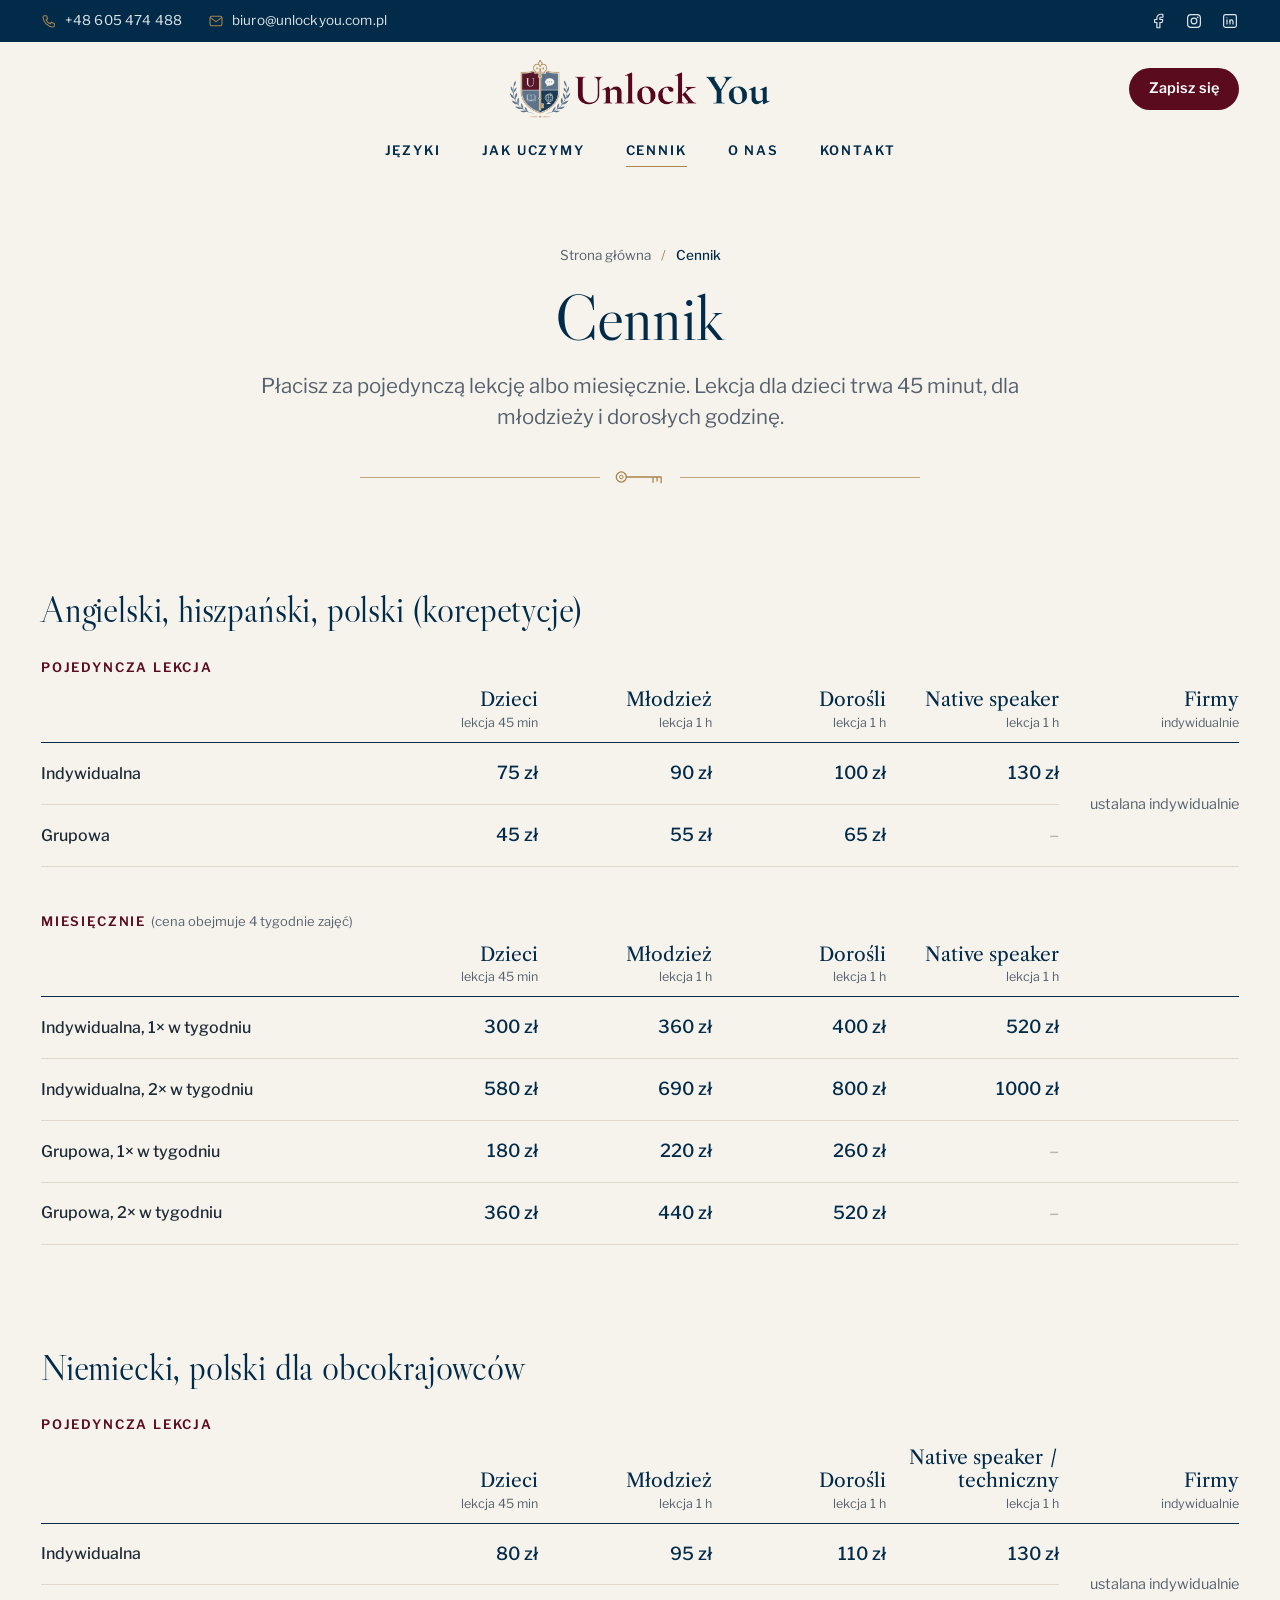
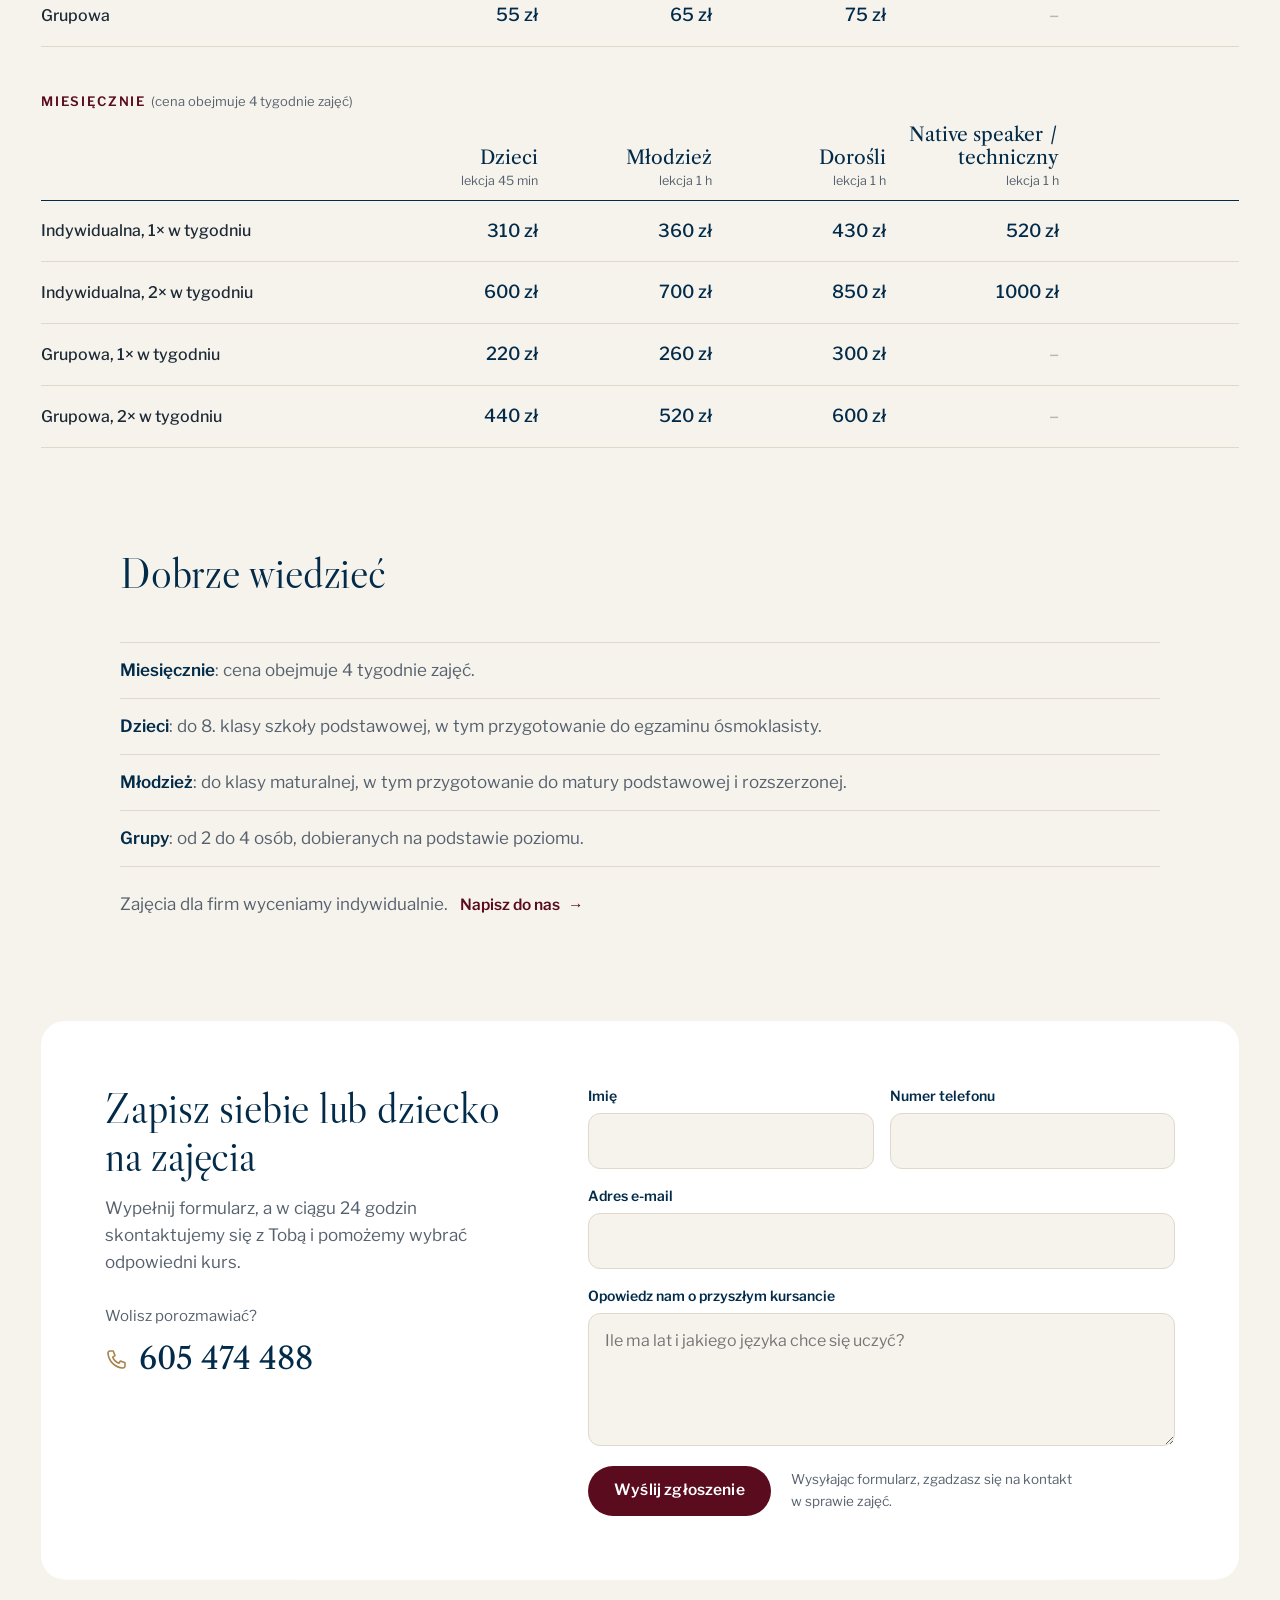
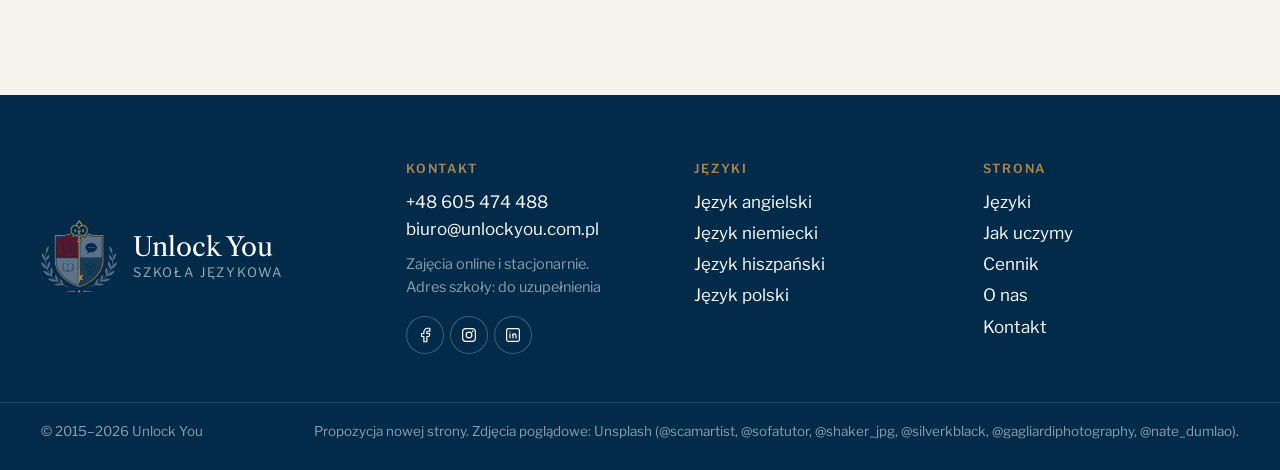
==== commit ad9025a6: "Cała strona na kremowym tle, białe karty Co-Authored-By: Claude Opus 5.5 <noreply@anthropic.com>" ====
--- a/cennik/index.html
+++ b/cennik/index.html
@@ -14,7 +14,7 @@
 <link rel="preconnect" href="https://fonts.googleapis.com">
 <link rel="preconnect" href="https://fonts.gstatic.com" crossorigin>
 <link href="https://fonts.googleapis.com/css2?family=Libre+Caslon+Display&family=Libre+Caslon+Text:ital,wght@0,400;0,700;1,400&family=Libre+Franklin:wght@400;500;600&display=swap" rel="stylesheet">
-<link rel="stylesheet" href="../style.css?v=2026-11-09k">
+<link rel="stylesheet" href="../style.css?v=2026-11-09n">
 </head>
 <body>
 
@@ -186,6 +186,6 @@
   </div>
 </footer>
 <script src="../vendor/lenis.min.js?v=1.1.18" defer></script>
-<script src="../script.js?v=2026-11-09k" defer></script>
+<script src="../script.js?v=2026-11-09n" defer></script>
 </body>
 </html>
--- a/style.css
+++ b/style.css
@@ -11,7 +11,9 @@
   --stal: #5A728A;
   --zloto: #A8844E;
   --papier: #F6F3ED;
-  --linia: #E3DDD2;
+  --tlo: #F6F3ED;      /* tło całej strony: kremowe (Dawid 9.11) */
+  --karta: #FFFFFF;    /* karty i formularze na kremowym tle */
+  --linia: #DFD8CB;
   --tekst: #1D2935;
   --tekst2: #56616D;
   --bialy: #FFFFFF;
@@ -34,7 +36,7 @@
   font-size: 17px;
   line-height: 1.6;
   color: var(--tekst);
-  background: var(--bialy);
+  background: var(--tlo);
   -webkit-font-smoothing: antialiased;
   text-rendering: optimizeLegibility;
 }
@@ -96,7 +98,7 @@
 .pasek-gora__social a:hover { background: rgba(255, 255, 255, .1); color: var(--zloto); }
 
 /* ---------- nagłówek: herb z napisem na środku, po prawej zapisy, pod spodem menu kapitalikami ---------- */
-.naglowek { position: relative; z-index: 20; background: var(--bialy); }
+.naglowek { position: relative; z-index: 20; background: var(--tlo); }
 .naglowek__rzad {
   display: grid; grid-template-columns: 1fr auto 1fr; align-items: center;
   max-width: var(--max); margin: 0 auto; padding: 18px var(--pad) 6px;
@@ -223,8 +225,12 @@
 
 /* ---------- strona główna: o szkole (herb) ---------- */
 .szkola { display: grid; grid-template-columns: minmax(0, 5fr) minmax(0, 7fr); gap: clamp(32px, 6vw, 96px); align-items: center; }
-.szkola__herb { display: grid; place-items: center; aspect-ratio: 1 / 1; border-radius: var(--r-duzy); background: var(--papier); }
-.szkola__herb img { width: 60%; }
+.szkola__herb { display: grid; place-items: center; }
+.szkola__herb img { width: min(100%, 400px); }
+/* pas z tłem na całą szerokość (Dawid 9.11: herb nie w kafelku, tylko w stronie, inny kolor tła) */
+.pas { margin-top: clamp(72px, 8vw, 120px); }
+.pas--papier { padding: clamp(64px, 7vw, 104px) 0; }
+.pas > .sekcja { padding-top: 0; }
 .szkola__tekst h2 { margin-bottom: 18px; }
 .szkola__tekst > p:not(.wstep) { margin-top: 14px; color: var(--tekst2); }
 .fakty { margin: 26px 0 26px; border-top: 1px solid var(--linia); }
@@ -240,7 +246,7 @@
 .grupa p { margin-top: 8px; font-size: 16px; color: var(--tekst2); }
 .grupa .grupa__meta { margin-top: 10px; font-size: 14.5px; font-weight: 600; color: var(--bordo); }
 .zajecia__kolumny { display: grid; grid-template-columns: 1fr 1fr; gap: clamp(20px, 3vw, 40px); }
-.forma { display: grid; grid-template-rows: auto 1fr; overflow: hidden; border-radius: var(--r-duzy); background: var(--papier); }
+.forma { display: grid; grid-template-rows: auto 1fr; overflow: hidden; border-radius: var(--r-duzy); background: var(--karta); }
 .forma .kadr { border-radius: 0; }
 .forma img { width: 100%; height: auto; aspect-ratio: 16 / 9; object-fit: cover; object-position: 50% 62%; }
 .forma__tekst { display: flex; flex-direction: column; padding: 28px clamp(22px, 3vw, 36px) 30px; }
@@ -254,13 +260,13 @@
 /* ---------- opinie: dwa cytaty z ich strony ---------- */
 .opinie__lista { display: grid; grid-template-columns: 1fr 1fr; gap: clamp(20px, 3vw, 40px); max-width: 1120px; margin: 0 auto; }
 .opinia { position: relative; padding: clamp(30px, 3.4vw, 46px); border: 1px solid var(--linia); border-radius: var(--r-duzy); }
-.opinia::before { content: "„"; position: absolute; top: -60px; left: 26px; height: 74px; padding: 0 12px; background: linear-gradient(to bottom, transparent 58px, var(--bialy) 58px); font-family: var(--szeryf-duzy); font-size: 80px; line-height: 1; color: var(--zloto); }
+.opinia::before { content: "„"; position: absolute; top: -60px; left: 26px; height: 74px; padding: 0 12px; background: linear-gradient(to bottom, transparent 58px, var(--tlo) 58px); font-family: var(--szeryf-duzy); font-size: 80px; line-height: 1; color: var(--zloto); }
 .opinia blockquote { font-family: var(--szeryf); font-style: italic; font-size: clamp(18px, 1.6vw, 21px); line-height: 1.6; color: var(--granat); }
 .opinia figcaption { margin-top: 18px; font-size: 12.5px; font-weight: 600; letter-spacing: .14em; text-transform: uppercase; color: var(--tekst2); }
 
 /* ---------- zapisy z formularzem (pola jak na ich obecnej stronie) ---------- */
 .zapisy { max-width: var(--max); margin: clamp(72px, 8vw, 120px) auto 0; padding: 0 var(--pad); scroll-margin-top: 16px; }
-.zapisy__srodek { display: grid; grid-template-columns: minmax(0, 5fr) minmax(0, 7fr); gap: clamp(28px, 5vw, 80px); padding: clamp(32px, 5vw, 72px); border-radius: var(--r-duzy); background: var(--papier); }
+.zapisy__srodek { display: grid; grid-template-columns: minmax(0, 5fr) minmax(0, 7fr); gap: clamp(28px, 5vw, 80px); padding: clamp(32px, 5vw, 72px); border-radius: var(--r-duzy); background: var(--karta); }
 .zapisy__tekst > p { margin-top: 14px; color: var(--tekst2); }
 .zapisy .zapisy__tel { margin-top: 28px; font-size: 15px; }
 .zapisy__tel a { display: inline-flex; align-items: center; gap: 10px; margin-top: 6px; font-family: var(--szeryf); font-size: clamp(26px, 2.4vw, 32px); color: var(--granat); text-decoration: none; }
@@ -272,7 +278,7 @@
 .formularz label { font-size: 14px; font-weight: 600; color: var(--granat); }
 .formularz input, .formularz textarea {
   width: 100%; padding: 14px 16px; border: 1px solid var(--linia); border-radius: 12px;
-  background: var(--bialy); font: inherit; font-size: 16px; color: var(--tekst);
+  background: var(--tlo); font: inherit; font-size: 16px; color: var(--tekst);
   transition: border-color .2s, box-shadow .2s;
 }
 .formularz textarea { min-height: 120px; resize: vertical; }
@@ -281,7 +287,7 @@
 .formularz__blad { padding: 12px 16px; border-radius: 12px; background: #F7E6E9; font-size: 15px; color: #7A1426; }
 .formularz__wyslij { display: flex; flex-wrap: wrap; align-items: center; gap: 12px 20px; margin-top: 4px; }
 .formularz__zgoda { max-width: 36ch; font-size: 13.5px; color: var(--tekst2); }
-.formularz__ok { padding: 26px 28px; border: 1px solid var(--linia); border-radius: var(--r); background: var(--bialy); }
+.formularz__ok { padding: 26px 28px; border: 1px solid var(--linia); border-radius: var(--r); background: var(--tlo); }
 .formularz__ok-tytul { margin-bottom: 6px; font-family: var(--szeryf); font-size: 26px; color: var(--granat); }
 .formularz.wyslany > :not(.formularz__ok) { display: none; }
 .formularz__podglad { margin-top: 12px; padding-top: 12px; border-top: 1px solid var(--linia); font-size: 13.5px; color: var(--tekst2); }
@@ -306,7 +312,7 @@
 .tabela .tabela__firmy { white-space: normal; vertical-align: middle; font-size: 14.5px; font-weight: 400; color: var(--tekst2); }
 .tabela th:last-child, .tabela td:last-child { padding-right: 0; }
 .cennik__telefon { display: none; }
-.cennik__grupa { padding: 18px 18px 6px; border-radius: var(--r); background: var(--papier); }
+.cennik__grupa { padding: 18px 18px 6px; border-radius: var(--r); background: var(--karta); }
 .cennik__kto { font-family: var(--szeryf); font-size: 22px; color: var(--granat); }
 .cennik__kto span { margin-left: 8px; font-family: var(--bezszeryf); font-size: 13px; color: var(--tekst2); }
 .cennik__grupa dl { margin-top: 8px; }
@@ -327,7 +333,7 @@
 .herb-sekcja img { width: clamp(110px, 12vw, 160px); flex: none; }
 .herb-sekcja p { margin: 10px 0 14px; color: var(--tekst2); }
 .kontakt { display: grid; grid-template-columns: minmax(0, 5fr) minmax(0, 7fr); gap: clamp(32px, 6vw, 96px); align-items: start; padding-top: clamp(48px, 6vw, 80px); }
-.kontakt .kontakt__formularz { padding: clamp(28px, 4vw, 48px); border-radius: var(--r-duzy); background: var(--papier); scroll-margin-top: 16px; }
+.kontakt .kontakt__formularz { padding: clamp(28px, 4vw, 48px); border-radius: var(--r-duzy); background: var(--karta); scroll-margin-top: 16px; }
 .kontakt .kontakt__formularz h2 { margin-bottom: 22px; font-size: clamp(28px, 2.6vw, 36px); }
 .kontakt__social-tytul { margin-top: 30px; font-size: 12.5px; font-weight: 600; letter-spacing: .12em; text-transform: uppercase; color: var(--tekst2); }
 .kontakt__social { display: flex; flex-wrap: wrap; gap: 10px; margin-top: 12px; }
@@ -378,7 +384,7 @@
   .naglowek__burger[aria-expanded="true"] span:nth-child(1) { transform: translateY(3.75px) rotate(45deg); }
   .naglowek__burger[aria-expanded="true"] span:nth-child(2) { transform: translateY(-3.75px) rotate(-45deg); }
 
-  .menu { display: none; position: absolute; left: 0; right: 0; top: 100%; padding: 8px var(--pad) 28px; background: var(--bialy); border-bottom: 1px solid var(--linia); }
+  .menu { display: none; position: absolute; left: 0; right: 0; top: 100%; padding: 8px var(--pad) 28px; background: var(--tlo); border-bottom: 1px solid var(--linia); }
   .naglowek.otwarte .menu { display: block; }
   .menu__linki { flex-direction: column; align-items: stretch; gap: 0; padding: 0; }
   .menu__linki a { padding: 16px 0; border-top: 1px solid var(--linia); font-family: var(--szeryf); font-size: 24px; font-weight: 400; letter-spacing: 0; text-transform: none; }
@@ -396,8 +402,7 @@
   .grupy__lista { grid-template-columns: repeat(2, minmax(0, 1fr)); }
   .grupa img { aspect-ratio: 3 / 2; }
   .szkola, .onas, .kontakt, .zapisy__srodek, .jezyk-glowa__siatka { grid-template-columns: 1fr; }
-  .szkola__herb { aspect-ratio: auto; padding: 40px 0; }
-  .szkola__herb img { width: 180px; }
+  .szkola__herb img { width: 220px; }
   .jezyk-glowa__rysunek { order: -1; height: 300px; }
 }
 
@@ -554,7 +559,6 @@
   .js:not(.anim-ok) :is(.pojaw, .pojaw-tytul, .pojaw-zdjecie, .pojaw-blok, .panorama__nazwa, .panorama__opis, .panorama__cena):not(.widac),
   .js:not(.anim-ok) .panorama__rysunek img { animation: uy-awaryjnie 0s linear 3s forwards; }
   @keyframes uy-awaryjnie { to { opacity: 1; transform: none; clip-path: none; -webkit-mask-position: 0 100%; mask-position: 0 100%; } }
-  .szkola__herb { --r: var(--r-duzy); }
   .forma .kadr { --r: 0px; }
   .zapisy__srodek { --r: var(--r-duzy); }
 
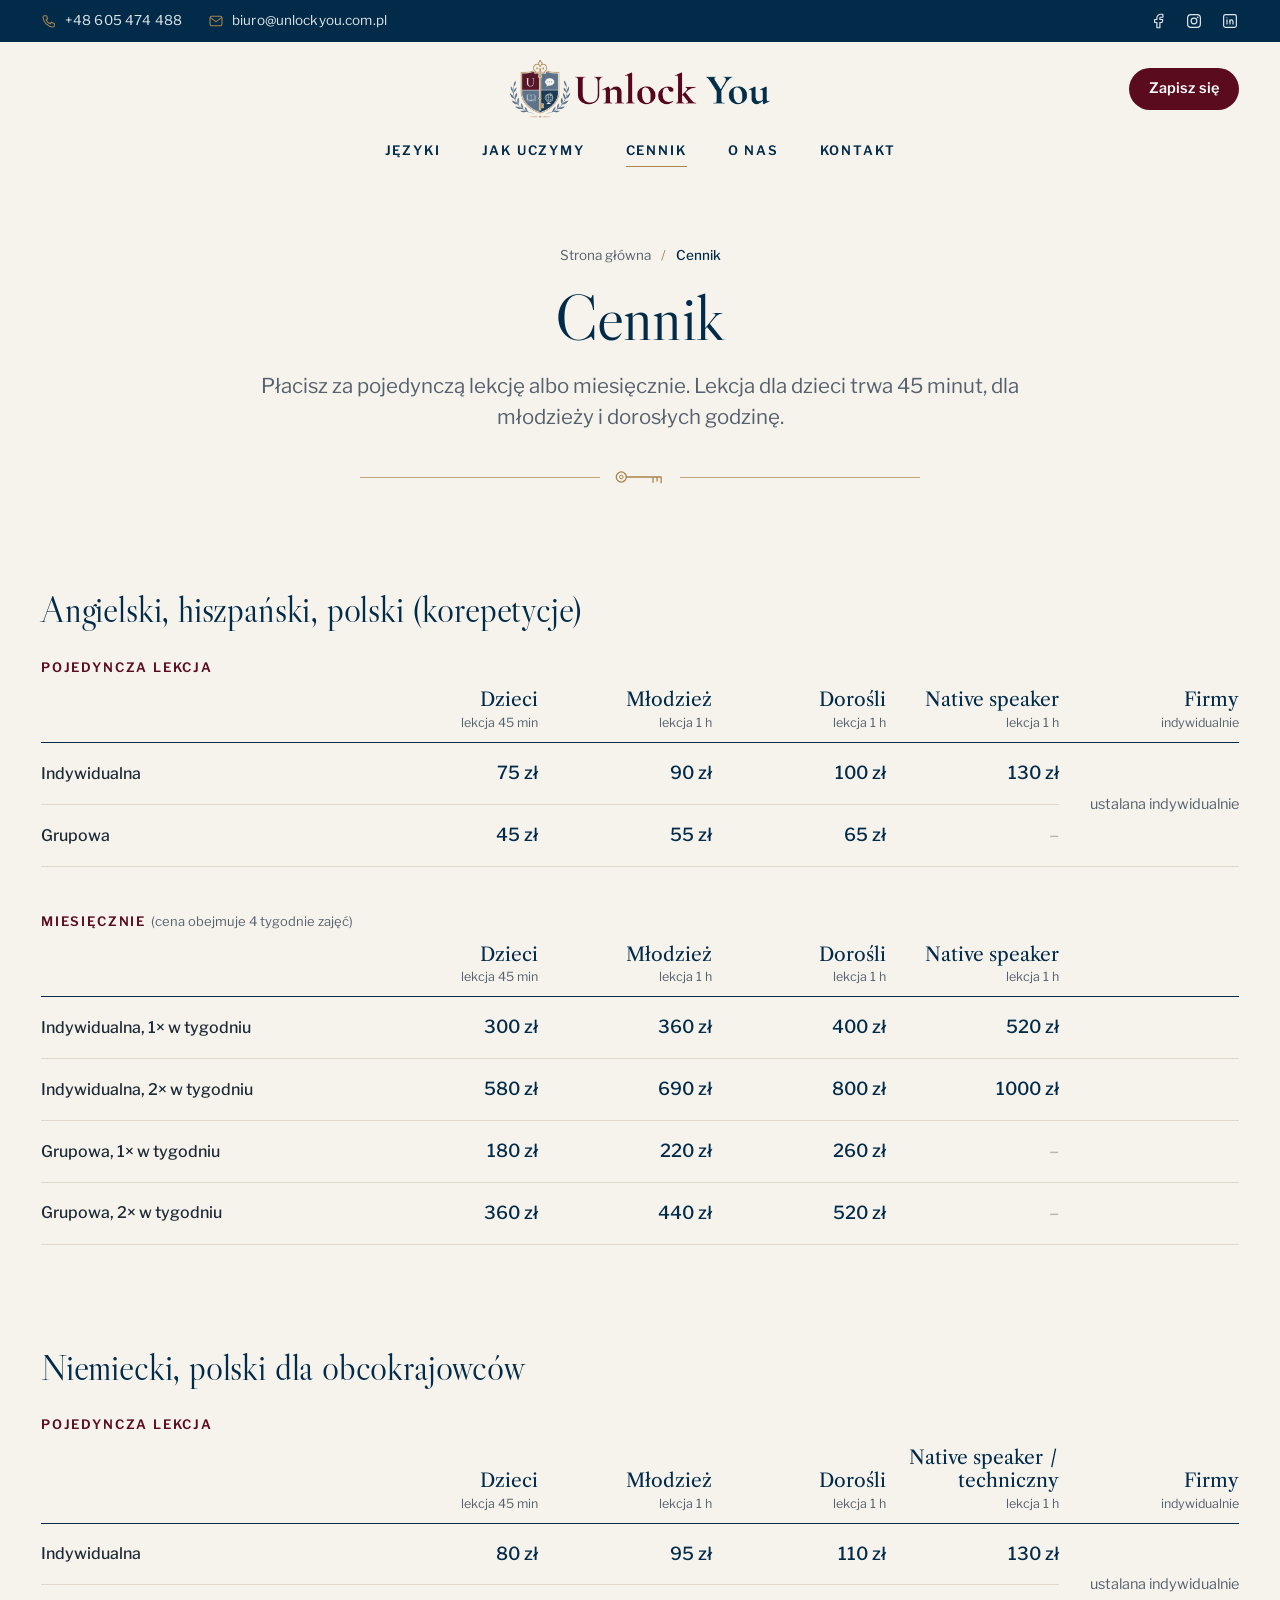
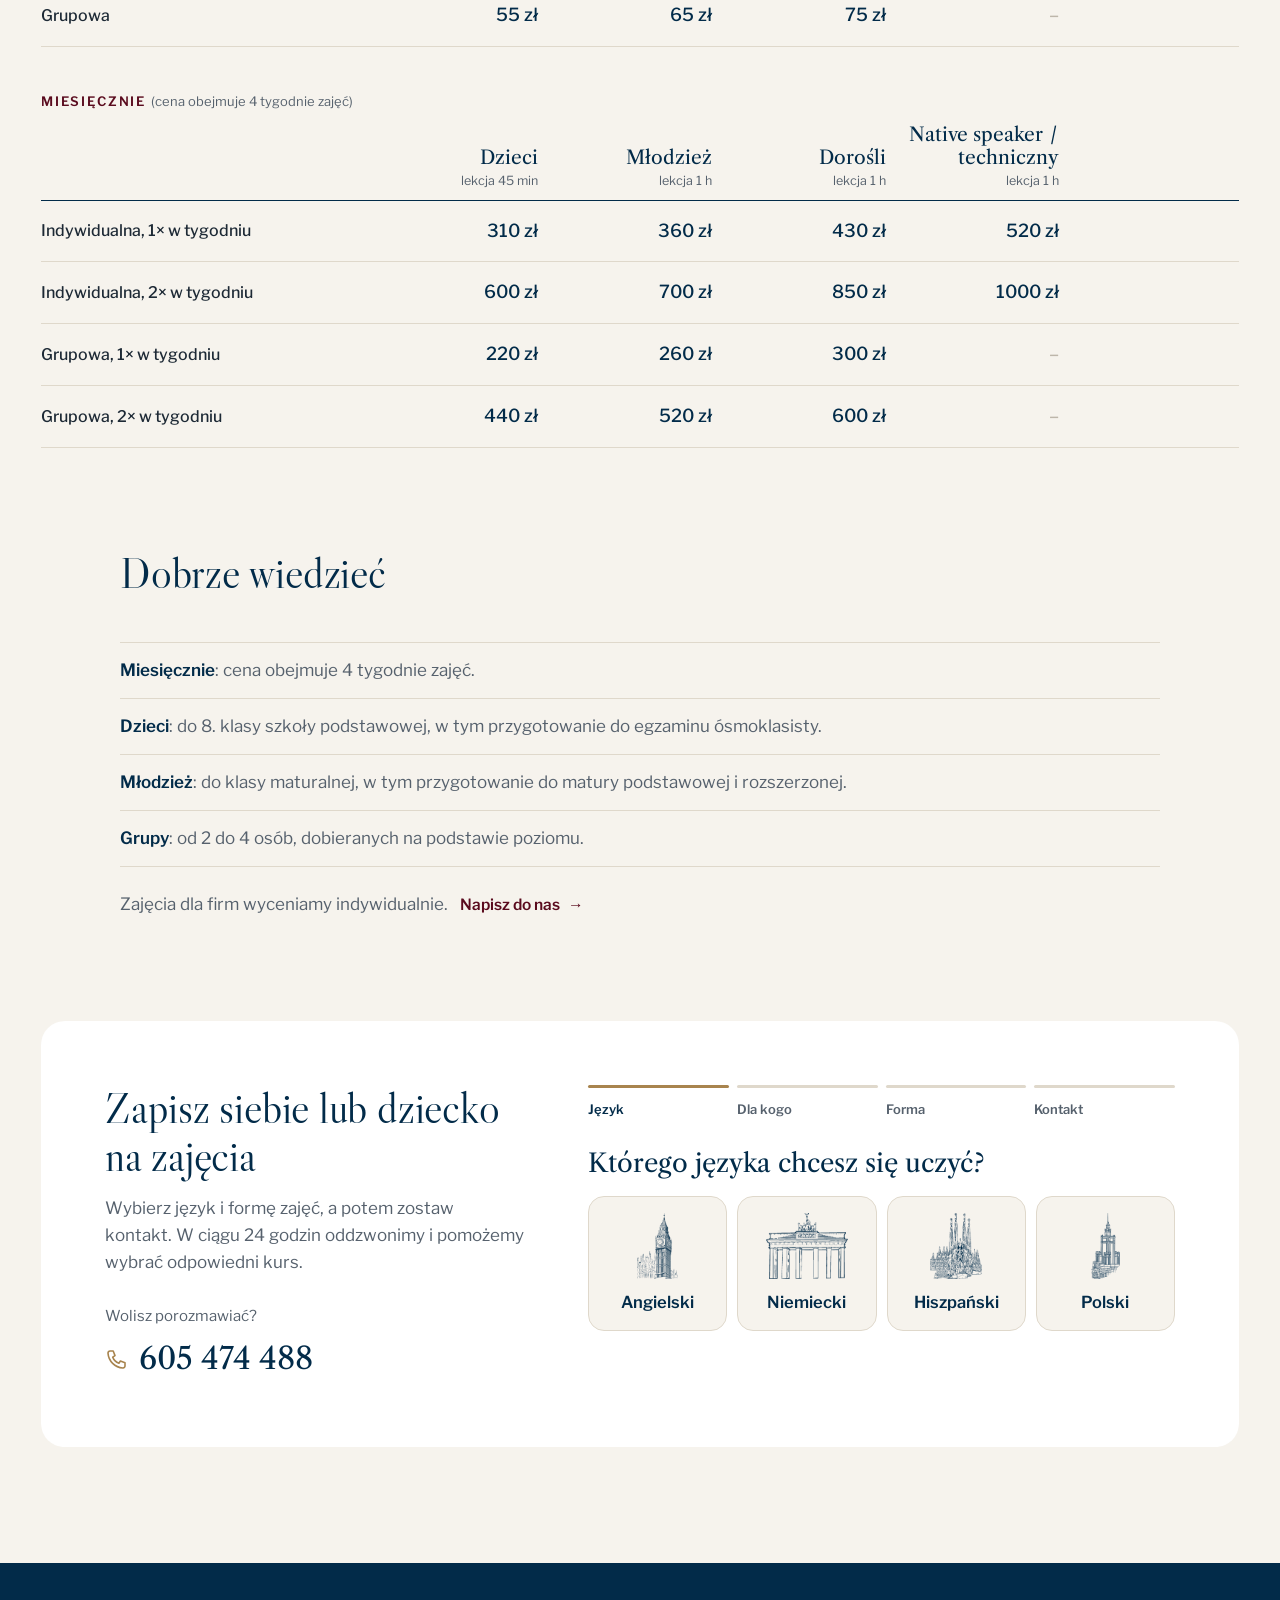
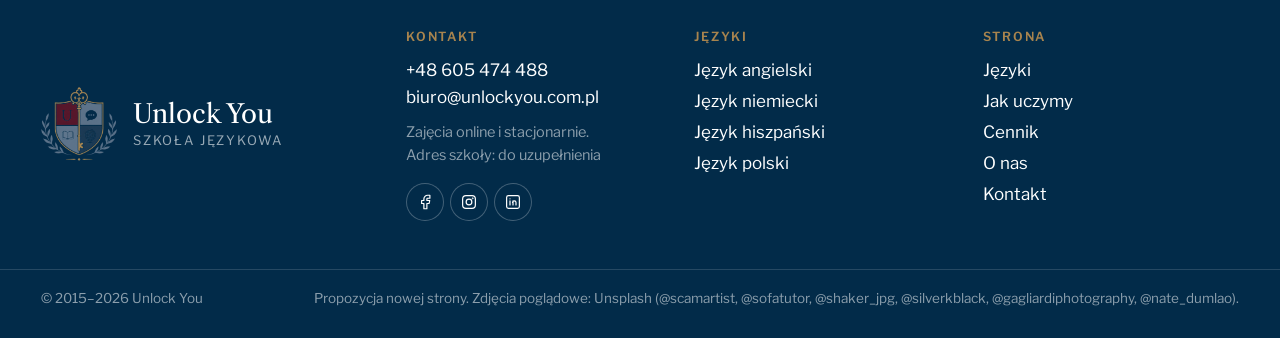
==== commit e01b361b: "Nowe animacje przewijania, zapisy krok po kroku, nowy wygląd opinii Co-Authored-By: Claude Opus 5.5 " ====
--- a/cennik/index.html
+++ b/cennik/index.html
@@ -14,7 +14,7 @@
 <link rel="preconnect" href="https://fonts.googleapis.com">
 <link rel="preconnect" href="https://fonts.gstatic.com" crossorigin>
 <link href="https://fonts.googleapis.com/css2?family=Libre+Caslon+Display&family=Libre+Caslon+Text:ital,wght@0,400;0,700;1,400&family=Libre+Franklin:wght@400;500;600&display=swap" rel="stylesheet">
-<link rel="stylesheet" href="../style.css?v=2026-11-09n">
+<link rel="stylesheet" href="../style.css?v=2026-11-09q">
 </head>
 <body>
 
@@ -61,7 +61,7 @@
 <section class="podstrona-glowa">
   <nav class="okruszki" aria-label="Jesteś tutaj"><a href="../">Strona główna</a><span aria-hidden="true">/</span><span aria-current="page">Cennik</span></nav>
   <h1>Cennik</h1>
-  <p class="wstep">Płacisz za pojedynczą lekcję albo miesięcznie. Lekcja dla dzieci trwa 45 minut, dla młodzieży i&nbsp;dorosłych godzinę.</p>
+  <p class="wstep">Płacisz za pojedynczą lekcję albo miesięcznie. Lekcja dla dzieci trwa 45&nbsp;minut, dla młodzieży i&nbsp;dorosłych godzinę.</p>
   <div class="ornament" aria-hidden="true"><span></span><svg class="ornament__klucz" viewBox="0 0 64 24" aria-hidden="true"><circle cx="9" cy="12" r="6.2" fill="none" stroke="currentColor" stroke-width="1.6"/><circle cx="9" cy="12" r="2.2" fill="none" stroke="currentColor" stroke-width="1.2"/><path d="M15.2 12H58M48 12v6.5M53 12v5M58 12v7" fill="none" stroke="currentColor" stroke-width="1.6" stroke-linecap="round"/></svg><span></span></div>
 </section>
 
@@ -124,25 +124,65 @@
   <div class="zapisy__srodek pojaw-blok">
     <div class="zapisy__tekst">
       <h2 id="zapisy-tytul">Zapisz siebie lub dziecko na&nbsp;zajęcia</h2>
-      <p>Wypełnij formularz, a&nbsp;w&nbsp;ciągu 24 godzin skontaktujemy się z&nbsp;Tobą i&nbsp;pomożemy wybrać odpowiedni kurs.</p>
+      <p>Wybierz język i&nbsp;formę zajęć, a&nbsp;potem zostaw kontakt. W&nbsp;ciągu 24&nbsp;godzin oddzwonimy i&nbsp;pomożemy wybrać odpowiedni kurs.</p>
       <p class="zapisy__tel">Wolisz porozmawiać?<br><a href="tel:+48605474488"><svg class="ikona" viewBox="0 0 24 24" aria-hidden="true" fill="none" stroke="currentColor" stroke-width="1.6" stroke-linecap="round" stroke-linejoin="round"><path d="M5 4h3.2l1.8 4.6-2.3 1.5a11 11 0 0 0 6.2 6.2l1.5-2.3L20 15.8V19a2 2 0 0 1-2.1 2A16 16 0 0 1 3 6.1 2 2 0 0 1 5 4z"/></svg>605&nbsp;474&nbsp;488</a></p>
     </div>
-    <form class="formularz" action="#" method="post" novalidate>
-      
-      <div class="formularz__pole"><label for="f-imie">Imię</label><input id="f-imie" name="imie" autocomplete="given-name" required></div>
-      <div class="formularz__pole"><label for="f-tel">Numer telefonu</label><input id="f-tel" name="telefon" type="tel" autocomplete="tel" inputmode="tel" required></div>
-      <div class="formularz__pole formularz__pole--pelne"><label for="f-email">Adres e-mail</label><input id="f-email" name="email" type="email" autocomplete="email"></div>
-      <div class="formularz__pole formularz__pole--pelne"><label for="f-wiadomosc">Opowiedz nam o&nbsp;przyszłym kursancie</label><textarea id="f-wiadomosc" name="wiadomosc" rows="4" placeholder="Ile ma lat i jakiego języka chce się uczyć?"></textarea></div>
-      <p class="formularz__blad" role="alert" hidden></p>
-      <div class="formularz__wyslij">
-        <button class="przycisk" type="submit">Wyślij zgłoszenie</button>
-        <p class="formularz__zgoda">Wysyłając formularz, zgadzasz się na kontakt w&nbsp;sprawie zajęć.</p>
+    <form class="kroki-zapisu" action="#" method="post" novalidate data-jezyk="" data-cennik="../cennik/">
+      <ol class="kroki-zapisu__pasek" aria-hidden="true"><li>Język</li><li>Dla kogo</li><li>Forma</li><li>Kontakt</li></ol>
+      <fieldset class="krok" data-krok="1">
+        <legend>Którego języka chcesz się uczyć?</legend>
+        <div class="opcje opcje--4">
+          <label class="opcja opcja--jezyk"><input type="radio" name="jezyk" value="angielski"><span><img src="../img/rysunek-angielski.webp" alt="" width="445" height="720" loading="lazy"><strong>Angielski</strong></span></label>
+          <label class="opcja opcja--jezyk"><input type="radio" name="jezyk" value="niemiecki"><span><img src="../img/rysunek-niemiecki.webp" alt="" width="884" height="720" loading="lazy"><strong>Niemiecki</strong></span></label>
+          <label class="opcja opcja--jezyk"><input type="radio" name="jezyk" value="hiszpanski"><span><img src="../img/rysunek-hiszpanski.webp" alt="" width="573" height="720" loading="lazy"><strong>Hiszpański</strong></span></label>
+          <label class="opcja opcja--jezyk"><input type="radio" name="jezyk" value="polski"><span><img src="../img/rysunek-polski.webp" alt="" width="311" height="720" loading="lazy"><strong>Polski</strong></span></label>
+        </div>
+      </fieldset>
+      <fieldset class="krok" data-krok="2">
+        <legend>Dla kogo są zajęcia?</legend>
+        <div class="opcje opcje--2">
+          <label class="opcja"><input type="radio" name="kto" value="dziecko"><span><strong>Dziecko</strong><small>do 8. klasy, ósmoklasista</small></span></label>
+          <label class="opcja"><input type="radio" name="kto" value="mlodziez"><span><strong>Młodzież</strong><small>do matury</small></span></label>
+          <label class="opcja"><input type="radio" name="kto" value="dorosly"><span><strong>Dorosły</strong><small>praca, wyjazd, rozmowa</small></span></label>
+          <label class="opcja"><input type="radio" name="kto" value="firma"><span><strong>Firma</strong><small>zajęcia dla pracowników</small></span></label>
+        </div>
+      </fieldset>
+      <fieldset class="krok" data-krok="3">
+        <legend>Jak chcesz się uczyć?</legend>
+        <div class="opcje opcje--2">
+          <label class="opcja"><input type="radio" name="forma" value="indywidualnie"><span><strong>Indywidualnie</strong><small>jeden na jeden z&nbsp;lektorem</small></span></label>
+          <label class="opcja"><input type="radio" name="forma" value="grupa"><span><strong>W&nbsp;grupie</strong><small>2–⁠4&nbsp;osoby na podobnym poziomie</small></span></label>
+        </div>
+        <p class="krok__pytanie">Gdzie?</p>
+        <div class="opcje opcje--3">
+          <label class="opcja opcja--mala"><input type="radio" name="miejsce" value="online"><span><strong>Online</strong></span></label>
+          <label class="opcja opcja--mala"><input type="radio" name="miejsce" value="stacjonarnie"><span><strong>W&nbsp;szkole</strong></span></label>
+          <label class="opcja opcja--mala"><input type="radio" name="miejsce" value="obojetnie"><span><strong>Obojętnie</strong></span></label>
+        </div>
+      </fieldset>
+      <fieldset class="krok" data-krok="4">
+        <legend>Zostaw kontakt, oddzwonimy w&nbsp;ciągu 24&nbsp;godzin</legend>
+        <div class="krok__podsumowanie" aria-live="polite"></div>
+        <div class="formularz">
+          <div class="formularz__pole"><label for="f-imie">Imię</label><input id="f-imie" name="imie" autocomplete="given-name" required></div>
+          <div class="formularz__pole"><label for="f-tel">Numer telefonu</label><input id="f-tel" name="telefon" type="tel" autocomplete="tel" inputmode="tel" required></div>
+          <div class="formularz__pole formularz__pole--pelne"><label for="f-email">Adres e-mail <span>(opcjonalnie)</span></label><input id="f-email" name="email" type="email" autocomplete="email"></div>
+          <div class="formularz__pole formularz__pole--pelne"><label for="f-wiadomosc">Coś jeszcze? <span>(opcjonalnie)</span></label><textarea id="f-wiadomosc" name="wiadomosc" rows="3" placeholder="Np. wiek dziecka, poziom, pasujące dni i godziny"></textarea></div>
+          <p class="formularz__blad" role="alert" hidden></p>
+          <div class="formularz__wyslij">
+            <button class="przycisk" type="submit">Wyślij zgłoszenie</button>
+            <p class="formularz__zgoda">Wysyłając zgłoszenie, zgadzasz się na kontakt w&nbsp;sprawie zajęć.</p>
+          </div>
+        </div>
+      </fieldset>
+      <div class="krok krok--gotowe" data-krok="5" role="status" hidden>
+        <p class="krok__gotowe-tytul">Dziękujemy<span class="krok__imie"></span>!</p>
+        <p>Oddzwonimy w&nbsp;ciągu 24&nbsp;godzin i&nbsp;pomożemy wybrać grupę oraz termin.</p>
+        <div class="krok__podsumowanie"></div>
+        <p class="formularz__podglad">To podgląd nowej strony: w&nbsp;tej wersji zgłoszenie nie jest jeszcze wysyłane.</p>
+        <button type="button" class="link krok__od-nowa">Zapisz kolejną osobę</button>
       </div>
-      <div class="formularz__ok" role="status" hidden>
-        <p class="formularz__ok-tytul">Dziękujemy za zgłoszenie!</p>
-        <p>Skontaktujemy się z&nbsp;Tobą w&nbsp;ciągu 24 godzin i&nbsp;pomożemy wybrać odpowiedni kurs.</p>
-        <p class="formularz__podglad">To podgląd nowej strony: w&nbsp;tej wersji formularz jeszcze niczego nie wysyła.</p>
-      </div>
+      <button type="button" class="krok__wstecz" hidden>← Wstecz</button>
     </form>
   </div>
 </section>
@@ -186,6 +226,6 @@
   </div>
 </footer>
 <script src="../vendor/lenis.min.js?v=1.1.18" defer></script>
-<script src="../script.js?v=2026-11-09n" defer></script>
+<script src="../script.js?v=2026-11-09q" defer></script>
 </body>
 </html>
--- a/style.css
+++ b/style.css
@@ -222,6 +222,20 @@
 .uwagi { border-top: 1px solid var(--linia); }
 .uwagi li { padding: 14px 0; border-bottom: 1px solid var(--linia); color: var(--tekst2); }
 .uwagi strong { font-weight: 600; color: var(--granat); }
+
+/* ---------- pas z powitaniami w czterech językach (przesuwany przy przewijaniu) ---------- */
+.pas-jezyki { overflow: hidden; margin-top: clamp(48px, 5vw, 80px); padding: clamp(28px, 3vw, 44px) 0; border-top: 1px solid var(--linia); border-bottom: 1px solid var(--linia); }
+.pas-jezyki__rzad { display: flex; white-space: nowrap; }
+.pas-jezyki__rzad + .pas-jezyki__rzad { margin-top: clamp(2px, .6vw, 10px); }
+.pas-jezyki__tor { display: flex; flex: none; will-change: transform; }
+.pas-jezyki__kopia { display: flex; flex: none; align-items: center; }
+.pas-jezyki__kopia span[lang] { padding: 0 .32em; font-family: var(--szeryf-duzy); font-size: clamp(44px, 7.2vw, 112px); line-height: 1.14; color: var(--granat); }
+.pas-jezyki__rzad--2 .pas-jezyki__kopia span[lang] { font-family: var(--szeryf); font-style: italic; font-size: clamp(36px, 5.6vw, 86px); color: var(--zloto); }
+.pas-jezyki__znak { font-size: clamp(12px, 1.4vw, 18px); color: var(--zloto); }
+
+/* ---------- zdanie podświetlane słowo po słowie ---------- */
+.haslo__tekst { max-width: 24ch; margin: 0 auto; font-family: var(--szeryf-duzy); font-size: clamp(32px, 4.4vw, 64px); line-height: 1.16; letter-spacing: -.01em; text-align: center; color: var(--granat); }
+.pas > .haslo + .szkola { padding-top: clamp(72px, 8vw, 128px); }
 
 /* ---------- strona główna: o szkole (herb) ---------- */
 .szkola { display: grid; grid-template-columns: minmax(0, 5fr) minmax(0, 7fr); gap: clamp(32px, 6vw, 96px); align-items: center; }
@@ -259,10 +273,16 @@
 
 /* ---------- opinie: dwa cytaty z ich strony ---------- */
 .opinie__lista { display: grid; grid-template-columns: 1fr 1fr; gap: clamp(20px, 3vw, 40px); max-width: 1120px; margin: 0 auto; }
-.opinia { position: relative; padding: clamp(30px, 3.4vw, 46px); border: 1px solid var(--linia); border-radius: var(--r-duzy); }
-.opinia::before { content: "„"; position: absolute; top: -60px; left: 26px; height: 74px; padding: 0 12px; background: linear-gradient(to bottom, transparent 58px, var(--tlo) 58px); font-family: var(--szeryf-duzy); font-size: 80px; line-height: 1; color: var(--zloto); }
-.opinia blockquote { font-family: var(--szeryf); font-style: italic; font-size: clamp(18px, 1.6vw, 21px); line-height: 1.6; color: var(--granat); }
-.opinia figcaption { margin-top: 18px; font-size: 12.5px; font-weight: 600; letter-spacing: .14em; text-transform: uppercase; color: var(--tekst2); }
+.opinia { display: flex; flex-direction: column; padding: clamp(28px, 3.2vw, 44px); border-radius: var(--r-duzy); background: var(--karta); }
+.opinia__znak { width: 40px; height: 29px; color: var(--zloto); }
+.opinia blockquote { flex: 1; margin-top: 22px; font-size: clamp(17px, 1.35vw, 19px); line-height: 1.7; color: var(--tekst); }
+.opinia mark { padding: 0 .1em; background: linear-gradient(to top, rgba(168, 132, 78, .28) 38%, transparent 38%); font-weight: 600; color: var(--granat); }
+.opinia figcaption { display: flex; align-items: center; gap: 14px; margin-top: 26px; padding-top: 22px; border-top: 1px solid var(--linia); }
+.opinia__awatar { display: grid; place-items: center; flex: none; width: 48px; height: 48px; overflow: hidden; border-radius: 50%; background: var(--tlo); }
+.opinia__awatar img { width: auto; height: 38px; margin-top: 8px; }
+.opinia__kto { display: flex; flex-direction: column; line-height: 1.35; }
+.opinia__kto strong { font-size: 15.5px; font-weight: 600; color: var(--granat); }
+.opinia__kto small { font-size: 13.5px; color: var(--tekst2); }
 
 /* ---------- zapisy z formularzem (pola jak na ich obecnej stronie) ---------- */
 .zapisy { max-width: var(--max); margin: clamp(72px, 8vw, 120px) auto 0; padding: 0 var(--pad); scroll-margin-top: 16px; }
@@ -274,7 +294,7 @@
 .zapisy__tel .ikona { width: 24px; height: 24px; color: var(--zloto); }
 .formularz { display: grid; grid-template-columns: 1fr 1fr; gap: 16px; align-content: start; }
 .formularz__pole { display: flex; flex-direction: column; gap: 6px; }
-.formularz__pole--pelne, .formularz__blad, .formularz__wyslij, .formularz__ok { grid-column: 1 / -1; }
+.formularz__pole--pelne, .formularz__blad, .formularz__wyslij { grid-column: 1 / -1; }
 .formularz label { font-size: 14px; font-weight: 600; color: var(--granat); }
 .formularz input, .formularz textarea {
   width: 100%; padding: 14px 16px; border: 1px solid var(--linia); border-radius: 12px;
@@ -287,9 +307,47 @@
 .formularz__blad { padding: 12px 16px; border-radius: 12px; background: #F7E6E9; font-size: 15px; color: #7A1426; }
 .formularz__wyslij { display: flex; flex-wrap: wrap; align-items: center; gap: 12px 20px; margin-top: 4px; }
 .formularz__zgoda { max-width: 36ch; font-size: 13.5px; color: var(--tekst2); }
-.formularz__ok { padding: 26px 28px; border: 1px solid var(--linia); border-radius: var(--r); background: var(--tlo); }
-.formularz__ok-tytul { margin-bottom: 6px; font-family: var(--szeryf); font-size: 26px; color: var(--granat); }
-.formularz.wyslany > :not(.formularz__ok) { display: none; }
+.formularz label span { font-weight: 400; color: var(--tekst2); }
+
+/* ---------- zapisy krok po kroku: język → dla kogo → forma → kontakt ---------- */
+.kroki-zapisu__pasek { display: none; }
+.kroki-zapisu--aktywne .kroki-zapisu__pasek { display: grid; grid-template-columns: repeat(4, minmax(0, 1fr)); gap: 8px; margin-bottom: 28px; list-style: none; }
+.kroki-zapisu__pasek li { position: relative; padding-top: 14px; font-size: 13px; font-weight: 600; color: var(--tekst2); }
+.kroki-zapisu__pasek li::before { content: ""; position: absolute; left: 0; right: 0; top: 0; height: 3px; border-radius: 999px; background: var(--linia); transition: background-color .4s; }
+.kroki-zapisu__pasek li.zrobione::before, .kroki-zapisu__pasek li.teraz::before { background: var(--zloto); }
+.kroki-zapisu__pasek li.teraz { color: var(--granat); }
+.krok { min-width: 0; margin: 0; padding: 0; border: 0; }
+.krok + .krok { margin-top: 32px; }
+.kroki-zapisu--aktywne .krok + .krok { margin-top: 0; }
+.krok legend { margin-bottom: 18px; padding: 0; font-family: var(--szeryf); font-size: clamp(22px, 2vw, 28px); line-height: 1.2; color: var(--granat); }
+.opcje { display: grid; gap: 10px; }
+.opcje--4 { grid-template-columns: repeat(4, minmax(0, 1fr)); }
+.opcje--2 { grid-template-columns: repeat(2, minmax(0, 1fr)); }
+.opcje--3 { grid-template-columns: repeat(3, minmax(0, 1fr)); }
+.opcja { position: relative; display: block; cursor: pointer; }
+.opcja input { position: absolute; opacity: 0; pointer-events: none; }
+.opcja > span { display: flex; flex-direction: column; justify-content: center; gap: 3px; height: 100%; min-height: 66px; padding: 14px 18px; border: 1px solid var(--linia); border-radius: 16px; background: var(--tlo); transition: border-color .2s, background-color .25s, transform .2s; }
+.opcja strong { font-size: 16.5px; font-weight: 600; color: var(--granat); }
+.opcja small { font-size: 13.5px; line-height: 1.35; color: var(--tekst2); }
+.opcja:hover > span { border-color: var(--zloto); transform: translateY(-2px); }
+.opcja input:checked + span { border-color: var(--granat); background: var(--granat); }
+.opcja input:checked + span strong { color: var(--bialy); }
+.opcja input:checked + span small { color: rgba(255, 255, 255, .72); }
+.opcja input:focus-visible + span { outline: 2px solid var(--zloto); outline-offset: 2px; }
+.opcja--jezyk > span { align-items: center; gap: 10px; padding: 16px 10px 14px; text-align: center; }
+.opcja--jezyk img { width: auto; height: 66px; transition: filter .25s; }
+.opcja--jezyk input:checked + span img { filter: brightness(0) invert(1); }
+.opcja--mala > span { min-height: 48px; align-items: center; padding: 10px 14px; border-radius: 999px; text-align: center; }
+.krok__pytanie { margin: 22px 0 10px; font-size: 15px; font-weight: 600; color: var(--granat); }
+.krok__wstecz { margin-top: 18px; padding: 6px 0; font-size: 14.5px; font-weight: 600; color: var(--tekst2); }
+.krok__wstecz:hover { color: var(--bordo); }
+.krok__podsumowanie ul { display: flex; flex-wrap: wrap; gap: 8px; list-style: none; }
+.krok__podsumowanie li { padding: 6px 14px; border-radius: 999px; background: var(--tlo); font-size: 14px; font-weight: 600; color: var(--granat); }
+.podsumowanie__cena { margin: 12px 0 22px; font-size: 14.5px; font-weight: 600; color: var(--bordo); }
+.podsumowanie__cena a { margin-left: 6px; color: var(--granat); text-decoration-color: var(--zloto); text-underline-offset: 3px; }
+.krok__gotowe-tytul { margin-bottom: 8px; font-family: var(--szeryf-duzy); font-size: clamp(30px, 3vw, 42px); line-height: 1.1; color: var(--granat); }
+.krok--gotowe > p:not(.krok__gotowe-tytul):not(.formularz__podglad) { margin-bottom: 16px; color: var(--tekst2); }
+.krok--gotowe .krok__od-nowa { margin-top: 18px; }
 .formularz__podglad { margin-top: 12px; padding-top: 12px; border-top: 1px solid var(--linia); font-size: 13.5px; color: var(--tekst2); }
 
 /* ---------- cennik: tabele bez ramek, na telefonie lista dla każdej grupy ---------- */
@@ -449,9 +507,13 @@
   .zapisy { margin-top: 64px; padding: 0 10px; }
   .zapisy__srodek { padding: 28px 18px; border-radius: 18px; }
   .formularz { grid-template-columns: 1fr; }
+  .opcje--4 { grid-template-columns: repeat(2, minmax(0, 1fr)); }
+  .opcja > span { padding: 12px 14px; }
+  .opcja--jezyk img { height: 54px; }
+  .kroki-zapisu__pasek li { font-size: 11.5px; }
   .formularz__wyslij .przycisk { width: 100%; }
   .cennik__telefon { grid-template-columns: 1fr; }
-  .opinia { padding: 30px 22px 24px; }
+  .opinia { padding: 28px 22px 24px; }
   .podstrona-glowa { padding-top: 32px; }
   .jezyk-glowa { padding-left: 16px; padding-right: 16px; }
   .jezyk-glowa__rysunek { height: 240px; }
@@ -537,15 +599,29 @@
   /* przewijanie: elementy wchodzą, gdy pojawiają się na ekranie (klasa .widac z script.js) */
   .js .pojaw { transition: opacity .9s ease var(--d, 0s), transform 1s cubic-bezier(.2, .7, .2, 1) var(--d, 0s); }
   .js .pojaw:not(.widac) { opacity: 0; transform: translateY(34px); }
-  .js .pojaw-tytul {
-    clip-path: polygon(0 -25%, 100% -25%, 100% 135%, 0 135%);
-    transition: clip-path 1.15s cubic-bezier(.65, 0, .25, 1) var(--d, 0s), transform 1.15s cubic-bezier(.65, 0, .25, 1) var(--d, 0s);
+  /* nagłówki: każde słowo wysuwa się spod niewidocznej linii, po kolei (script.js dzieli tekst na słowa) */
+  .js .maska { display: inline-block; overflow: hidden; vertical-align: bottom; padding: 0 .05em .16em; margin: 0 -.05em -.16em; }
+  .js .maska__w { display: inline-block; transition: transform 1.05s cubic-bezier(.2, .75, .15, 1) calc(var(--d, 0s) + var(--i, 0) * 65ms); }
+  .js .pojaw-tytul:not(.widac) .maska__w { transform: translateY(118%); }
+  /* zdjęcia: granatowe skrzydła rozchodzą się na boki jak drzwi z ekranu wejścia, zdjęcie lekko się oddala */
+  .js .pojaw-zdjecie { position: relative; isolation: isolate; }
+  .js .pojaw-zdjecie::before, .js .pojaw-zdjecie::after {
+    content: ""; position: absolute; top: 0; bottom: 0; z-index: 1; width: 50.5%; background: var(--granat);
+    transition: transform 1.15s cubic-bezier(.75, 0, .2, 1) calc(var(--d, 0s) + .1s);
   }
-  .js .pojaw-tytul:not(.widac) { clip-path: polygon(0 135%, 100% 135%, 100% 135%, 0 135%); transform: translateY(26px); }
-  .js .pojaw-zdjecie { clip-path: inset(0 0 0 0 round var(--r)); transition: clip-path 1.3s cubic-bezier(.65, 0, .25, 1) var(--d, 0s); }
-  .js .pojaw-zdjecie:not(.widac) { clip-path: inset(100% 0 0 0 round var(--r)); }
-  .js .pojaw-zdjecie img { transition: transform 1.6s cubic-bezier(.2, .7, .2, 1) var(--d, 0s); }
-  .js .pojaw-zdjecie:not(.widac) img { transform: scale(1.18); }
+  .js .pojaw-zdjecie::before { left: 0; }
+  .js .pojaw-zdjecie::after { right: 0; }
+  .js .pojaw-zdjecie.widac::before { transform: translateX(-101%); }
+  .js .pojaw-zdjecie.widac::after { transform: translateX(101%); }
+  .js:not(.anim-ok) .pojaw-zdjecie::before, .js:not(.anim-ok) .pojaw-zdjecie::after { display: none; }
+  .js .pojaw-zdjecie img { transition: transform 1.8s cubic-bezier(.2, .7, .2, 1) calc(var(--d, 0s) + .1s); }
+  .js .pojaw-zdjecie:not(.widac) img { transform: scale(1.16); }
+  /* karty form zajęć otwierają się jak strony książki */
+  .js .zajecia__kolumny > .forma.pojaw:not(.widac) { opacity: 0; transform: perspective(1400px) rotateY(-18deg) translateX(-24px); transform-origin: 0 50%; }
+  .js .zajecia__kolumny > .forma.pojaw:nth-child(2):not(.widac) { transform: perspective(1400px) rotateY(18deg) translateX(24px); transform-origin: 100% 50%; }
+  .js .zajecia__kolumny > .forma.pojaw { transition: opacity .9s ease var(--d, 0s), transform 1.3s cubic-bezier(.2, .7, .2, 1) var(--d, 0s); }
+  /* zdanie podświetlane: słowa od bladego do granatu (przezroczystość ustawia script.js) */
+  .js .haslo__tekst .slowo { opacity: .16; transition: opacity .3s linear; }
   .js .pojaw-blok { clip-path: inset(0 0 0 0 round 24px); transition: clip-path 1.2s cubic-bezier(.65, 0, .25, 1), opacity .8s ease; }
   .js .pojaw-blok:not(.widac) { clip-path: inset(9% 5% 9% 5% round 24px); opacity: .25; }
   .js .szkola__herb.widac img { animation: uy-herb-wjazd 1.4s cubic-bezier(.2, .7, .2, 1) .35s both; }
@@ -556,7 +632,7 @@
   .fakty li:nth-child(2) { --d: .1s; }
   .fakty li:nth-child(3) { --d: .2s; }
   /* awaryjnie: gdyby skrypt nie zadziałał, po 5 s wszystko i tak się pokaże */
-  .js:not(.anim-ok) :is(.pojaw, .pojaw-tytul, .pojaw-zdjecie, .pojaw-blok, .panorama__nazwa, .panorama__opis, .panorama__cena):not(.widac),
+  .js:not(.anim-ok) :is(.pojaw, .pojaw-blok, .panorama__nazwa, .panorama__opis, .panorama__cena):not(.widac),
   .js:not(.anim-ok) .panorama__rysunek img { animation: uy-awaryjnie 0s linear 3s forwards; }
   @keyframes uy-awaryjnie { to { opacity: 1; transform: none; clip-path: none; -webkit-mask-position: 0 100%; mask-position: 0 100%; } }
   .forma .kadr { --r: 0px; }
@@ -568,6 +644,8 @@
   .js .hero__tekst > :nth-child(3) { animation-delay: .4s; }
   .js .hero__tekst > :nth-child(4) { animation-delay: .5s; }
 
+  .krok.wchodzi { animation: uy-krok .5s cubic-bezier(.2, .7, .2, 1) both; }
+  @keyframes uy-krok { from { opacity: 0; transform: translateX(22px); } to { opacity: 1; transform: none; } }
   @keyframes uy-wejdz { from { opacity: 0; transform: translateY(16px); } to { opacity: 1; transform: none; } }
   @keyframes uy-kreska { from { transform: scaleX(0); } to { transform: scaleX(1); } }
   @keyframes uy-klucz {
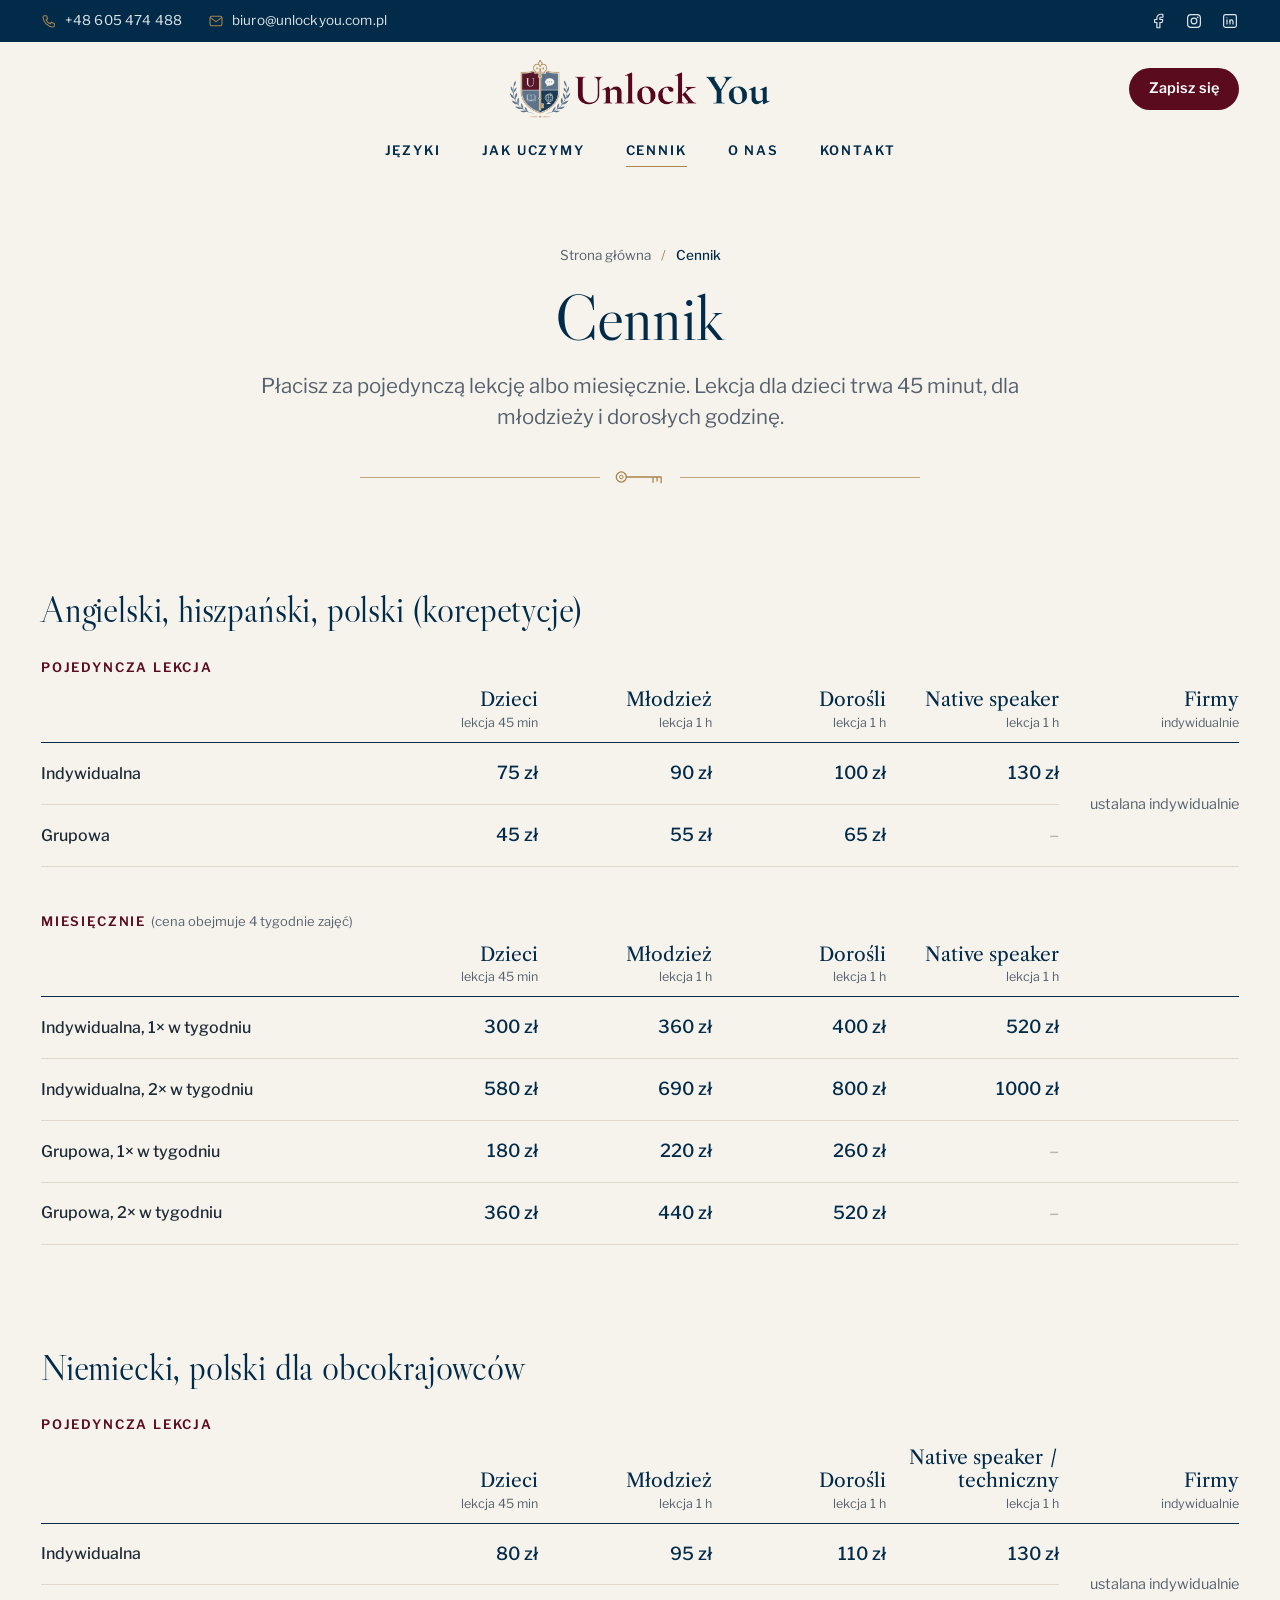
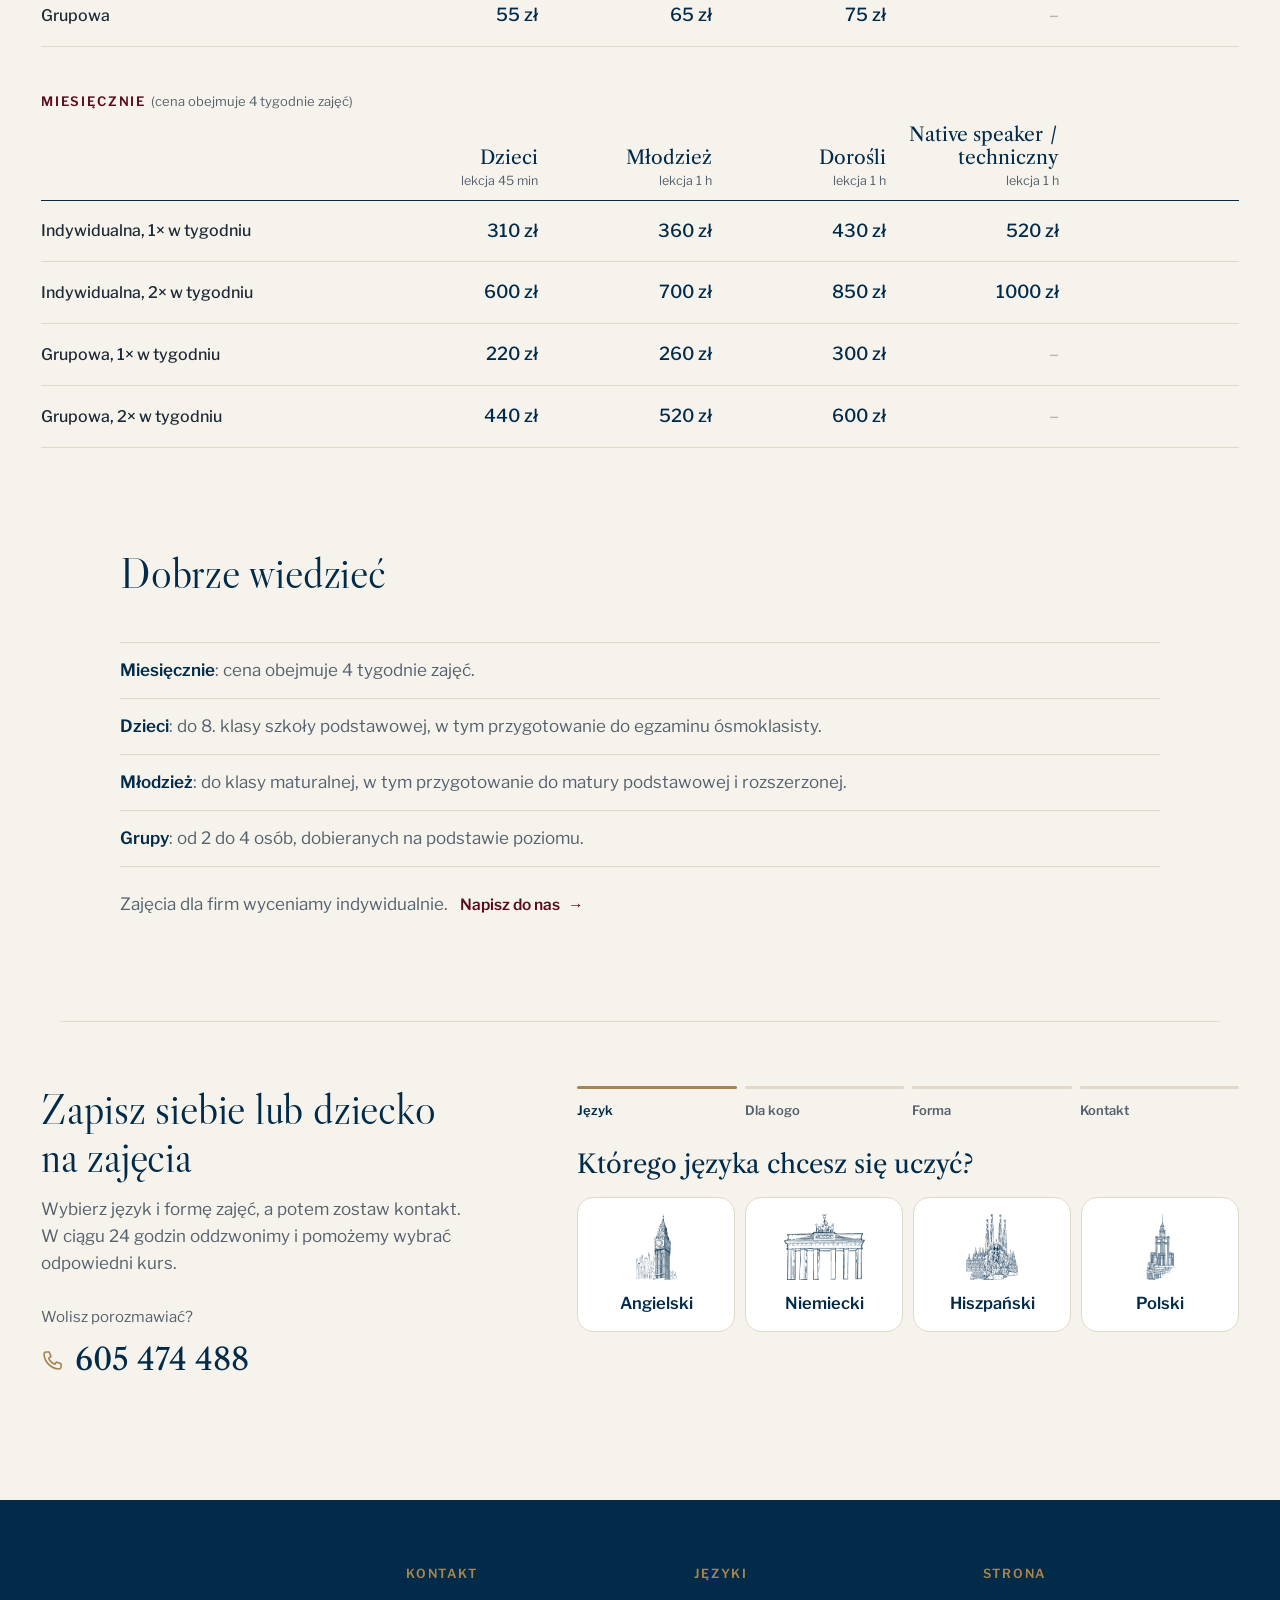
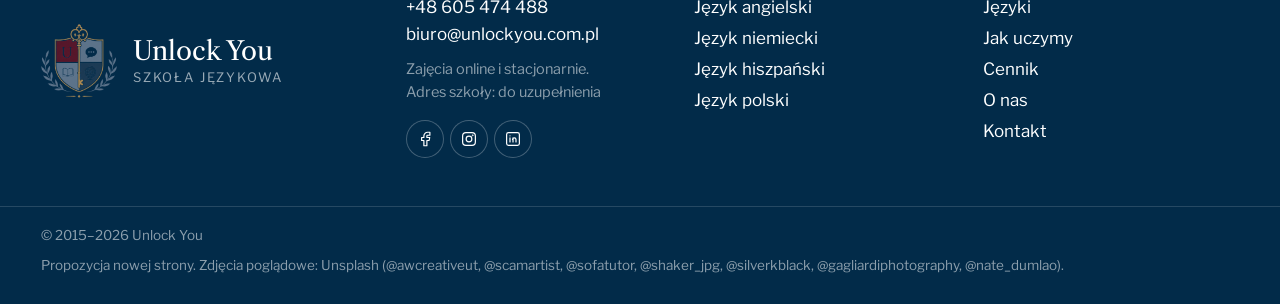
==== commit 33361eba: "Scena jak w ODNOVA zamiast pasa z powitaniami, zapisy bez kafelka Co-Authored-By: Claude Opus 5.5 <n" ====
--- a/cennik/index.html
+++ b/cennik/index.html
@@ -14,7 +14,7 @@
 <link rel="preconnect" href="https://fonts.googleapis.com">
 <link rel="preconnect" href="https://fonts.gstatic.com" crossorigin>
 <link href="https://fonts.googleapis.com/css2?family=Libre+Caslon+Display&family=Libre+Caslon+Text:ital,wght@0,400;0,700;1,400&family=Libre+Franklin:wght@400;500;600&display=swap" rel="stylesheet">
-<link rel="stylesheet" href="../style.css?v=2026-11-09q">
+<link rel="stylesheet" href="../style.css?v=2026-11-09r">
 </head>
 <body>
 
@@ -222,10 +222,10 @@
   </div>
   <div class="stopka__dol">
     <p>© 2015–⁠2026 Unlock You</p>
-    <p>Propozycja nowej strony. Zdjęcia poglądowe: Unsplash (@scamartist, @sofatutor, @shaker_jpg, @silverkblack, @gagliardiphotography, @nate_dumlao).</p>
+    <p>Propozycja nowej strony. Zdjęcia poglądowe: Unsplash (@awcreativeut, @scamartist, @sofatutor, @shaker_jpg, @silverkblack, @gagliardiphotography, @nate_dumlao).</p>
   </div>
 </footer>
 <script src="../vendor/lenis.min.js?v=1.1.18" defer></script>
-<script src="../script.js?v=2026-11-09q" defer></script>
+<script src="../script.js?v=2026-11-09r" defer></script>
 </body>
 </html>
--- a/style.css
+++ b/style.css
@@ -223,15 +223,22 @@
 .uwagi li { padding: 14px 0; border-bottom: 1px solid var(--linia); color: var(--tekst2); }
 .uwagi strong { font-weight: 600; color: var(--granat); }
 
-/* ---------- pas z powitaniami w czterech językach (przesuwany przy przewijaniu) ---------- */
-.pas-jezyki { overflow: hidden; margin-top: clamp(48px, 5vw, 80px); padding: clamp(28px, 3vw, 44px) 0; border-top: 1px solid var(--linia); border-bottom: 1px solid var(--linia); }
-.pas-jezyki__rzad { display: flex; white-space: nowrap; }
-.pas-jezyki__rzad + .pas-jezyki__rzad { margin-top: clamp(2px, .6vw, 10px); }
-.pas-jezyki__tor { display: flex; flex: none; will-change: transform; }
-.pas-jezyki__kopia { display: flex; flex: none; align-items: center; }
-.pas-jezyki__kopia span[lang] { padding: 0 .32em; font-family: var(--szeryf-duzy); font-size: clamp(44px, 7.2vw, 112px); line-height: 1.14; color: var(--granat); }
-.pas-jezyki__rzad--2 .pas-jezyki__kopia span[lang] { font-family: var(--szeryf); font-style: italic; font-size: clamp(36px, 5.6vw, 86px); color: var(--zloto); }
-.pas-jezyki__znak { font-size: clamp(12px, 1.4vw, 18px); color: var(--zloto); }
+/* ---------- scena (jak w ODNOVA): przypięte zdjęcie, hasło litera po literze, sekcja wjeżdża łukiem ---------- */
+.scena { position: relative; z-index: 0; height: 200vh; margin-top: clamp(56px, 6vw, 96px); margin-bottom: -58vh; background: var(--granat); }
+.scena__media { position: sticky; top: 0; height: 100vh; overflow: hidden; }
+.scena__media img { width: 100%; height: 116%; object-fit: cover; object-position: 50% 32%; transform: translateY(var(--py, 0%)); }
+.scena__media::after { content: ""; position: absolute; inset: 0; background: linear-gradient(100deg, rgba(2, 22, 38, .88) 0%, rgba(2, 22, 38, .6) 42%, rgba(2, 22, 38, .16) 76%); }
+.scena__tekst { position: sticky; top: 0; z-index: 1; display: flex; flex-direction: column; justify-content: center; gap: 24px; height: 100vh; max-width: var(--max); margin: -100vh auto 0; padding: 0 var(--pad); color: var(--bialy); }
+.scena__tytul { max-width: 10ch; font-family: var(--szeryf-duzy); font-weight: 400; font-size: clamp(54px, 8.4vw, 132px); line-height: .98; letter-spacing: -.015em; color: var(--bialy); }
+.scena__opis { max-width: 34ch; font-size: clamp(17px, 1.5vw, 20px); line-height: 1.6; color: rgba(255, 255, 255, .86); }
+/* hasło dzielone na litery (script.js) — każda wysuwa się spod linii, gdy dojdzie do niej scroll */
+.scena__tytul .w { display: inline-block; white-space: nowrap; }
+.scena__tytul .l { display: inline-block; overflow: hidden; vertical-align: bottom; padding-bottom: .14em; margin-bottom: -.14em; }
+.scena__tytul .l > i { display: inline-block; font-style: normal; transform: translateY(132%); transition: transform .55s cubic-bezier(.2, .7, .2, 1); }
+.scena__tytul .l > i.lit { transform: none; }
+/* sekcja po scenie: kremowa kopuła przez cały ekran, nachodzi na przypięte zdjęcie */
+.po-scenie { position: relative; z-index: 2; background: var(--tlo); border-radius: 50% 50% 0 0 / clamp(56px, 8vh, 104px) clamp(56px, 8vh, 104px) 0 0; box-shadow: 0 -30px 70px -30px rgba(2, 22, 38, .55); }
+.scena + .pas { margin-top: 0; }
 
 /* ---------- zdanie podświetlane słowo po słowie ---------- */
 .haslo__tekst { max-width: 24ch; margin: 0 auto; font-family: var(--szeryf-duzy); font-size: clamp(32px, 4.4vw, 64px); line-height: 1.16; letter-spacing: -.01em; text-align: center; color: var(--granat); }
@@ -286,7 +293,7 @@
 
 /* ---------- zapisy z formularzem (pola jak na ich obecnej stronie) ---------- */
 .zapisy { max-width: var(--max); margin: clamp(72px, 8vw, 120px) auto 0; padding: 0 var(--pad); scroll-margin-top: 16px; }
-.zapisy__srodek { display: grid; grid-template-columns: minmax(0, 5fr) minmax(0, 7fr); gap: clamp(28px, 5vw, 80px); padding: clamp(32px, 5vw, 72px); border-radius: var(--r-duzy); background: var(--karta); }
+.zapisy__srodek { display: grid; grid-template-columns: minmax(0, 5fr) minmax(0, 7fr); gap: clamp(28px, 5vw, 80px); padding: clamp(48px, 5vw, 72px) 0 0; border-top: 1px solid var(--linia); }
 .zapisy__tekst > p { margin-top: 14px; color: var(--tekst2); }
 .zapisy .zapisy__tel { margin-top: 28px; font-size: 15px; }
 .zapisy__tel a { display: inline-flex; align-items: center; gap: 10px; margin-top: 6px; font-family: var(--szeryf); font-size: clamp(26px, 2.4vw, 32px); color: var(--granat); text-decoration: none; }
@@ -298,7 +305,7 @@
 .formularz label { font-size: 14px; font-weight: 600; color: var(--granat); }
 .formularz input, .formularz textarea {
   width: 100%; padding: 14px 16px; border: 1px solid var(--linia); border-radius: 12px;
-  background: var(--tlo); font: inherit; font-size: 16px; color: var(--tekst);
+  background: var(--karta); font: inherit; font-size: 16px; color: var(--tekst);
   transition: border-color .2s, box-shadow .2s;
 }
 .formularz textarea { min-height: 120px; resize: vertical; }
@@ -326,7 +333,7 @@
 .opcje--3 { grid-template-columns: repeat(3, minmax(0, 1fr)); }
 .opcja { position: relative; display: block; cursor: pointer; }
 .opcja input { position: absolute; opacity: 0; pointer-events: none; }
-.opcja > span { display: flex; flex-direction: column; justify-content: center; gap: 3px; height: 100%; min-height: 66px; padding: 14px 18px; border: 1px solid var(--linia); border-radius: 16px; background: var(--tlo); transition: border-color .2s, background-color .25s, transform .2s; }
+.opcja > span { display: flex; flex-direction: column; justify-content: center; gap: 3px; height: 100%; min-height: 66px; padding: 14px 18px; border: 1px solid var(--linia); border-radius: 16px; background: var(--karta); transition: border-color .2s, background-color .25s, transform .2s; }
 .opcja strong { font-size: 16.5px; font-weight: 600; color: var(--granat); }
 .opcja small { font-size: 13.5px; line-height: 1.35; color: var(--tekst2); }
 .opcja:hover > span { border-color: var(--zloto); transform: translateY(-2px); }
@@ -342,7 +349,7 @@
 .krok__wstecz { margin-top: 18px; padding: 6px 0; font-size: 14.5px; font-weight: 600; color: var(--tekst2); }
 .krok__wstecz:hover { color: var(--bordo); }
 .krok__podsumowanie ul { display: flex; flex-wrap: wrap; gap: 8px; list-style: none; }
-.krok__podsumowanie li { padding: 6px 14px; border-radius: 999px; background: var(--tlo); font-size: 14px; font-weight: 600; color: var(--granat); }
+.krok__podsumowanie li { padding: 6px 14px; border-radius: 999px; background: var(--karta); font-size: 14px; font-weight: 600; color: var(--granat); }
 .podsumowanie__cena { margin: 12px 0 22px; font-size: 14.5px; font-weight: 600; color: var(--bordo); }
 .podsumowanie__cena a { margin-left: 6px; color: var(--granat); text-decoration-color: var(--zloto); text-underline-offset: 3px; }
 .krok__gotowe-tytul { margin-bottom: 8px; font-family: var(--szeryf-duzy); font-size: clamp(30px, 3vw, 42px); line-height: 1.1; color: var(--granat); }
@@ -391,7 +398,7 @@
 .herb-sekcja img { width: clamp(110px, 12vw, 160px); flex: none; }
 .herb-sekcja p { margin: 10px 0 14px; color: var(--tekst2); }
 .kontakt { display: grid; grid-template-columns: minmax(0, 5fr) minmax(0, 7fr); gap: clamp(32px, 6vw, 96px); align-items: start; padding-top: clamp(48px, 6vw, 80px); }
-.kontakt .kontakt__formularz { padding: clamp(28px, 4vw, 48px); border-radius: var(--r-duzy); background: var(--karta); scroll-margin-top: 16px; }
+.kontakt .kontakt__formularz { scroll-margin-top: 16px; }
 .kontakt .kontakt__formularz h2 { margin-bottom: 22px; font-size: clamp(28px, 2.6vw, 36px); }
 .kontakt__social-tytul { margin-top: 30px; font-size: 12.5px; font-weight: 600; letter-spacing: .12em; text-transform: uppercase; color: var(--tekst2); }
 .kontakt__social { display: flex; flex-wrap: wrap; gap: 10px; margin-top: 12px; }
@@ -505,7 +512,7 @@
   .rzedy dd { font-size: 16px; }
   .kroki li { padding-left: 52px; }
   .zapisy { margin-top: 64px; padding: 0 10px; }
-  .zapisy__srodek { padding: 28px 18px; border-radius: 18px; }
+  .zapisy__srodek { padding: 40px 6px 0; }
   .formularz { grid-template-columns: 1fr; }
   .opcje--4 { grid-template-columns: repeat(2, minmax(0, 1fr)); }
   .opcja > span { padding: 12px 14px; }
@@ -519,9 +526,12 @@
   .jezyk-glowa__rysunek { height: 240px; }
   .jezyk-glowa .przyciski { flex-direction: column; align-items: stretch; }
   .herb-sekcja { flex-direction: column; text-align: center; }
-  .kontakt .kontakt__formularz { padding: 26px 18px; }
   .inne__jezyk img { height: 90px; }
   .hero .panorama { margin-top: 30px; }
+  .scena { height: 170vh; }
+  .scena__tekst { justify-content: flex-end; padding-bottom: clamp(110px, 20vh, 200px); }
+  .scena__media img { object-position: 46% 30%; }
+  .scena__media::after { background: linear-gradient(to top, rgba(2, 22, 38, .92) 0%, rgba(2, 22, 38, .55) 52%, rgba(2, 22, 38, .12) 100%); }
 }
 
 /* ---------- animacje: tylko z działającym JS (klasa .js) i gdy system nie ogranicza ruchu ---------- */
@@ -657,5 +667,6 @@
 
 @media (prefers-reduced-motion: reduce) {
   .intro { display: none !important; }
+  .scena__tytul .l > i { transform: none; }
   html { scroll-behavior: auto; }
 }
